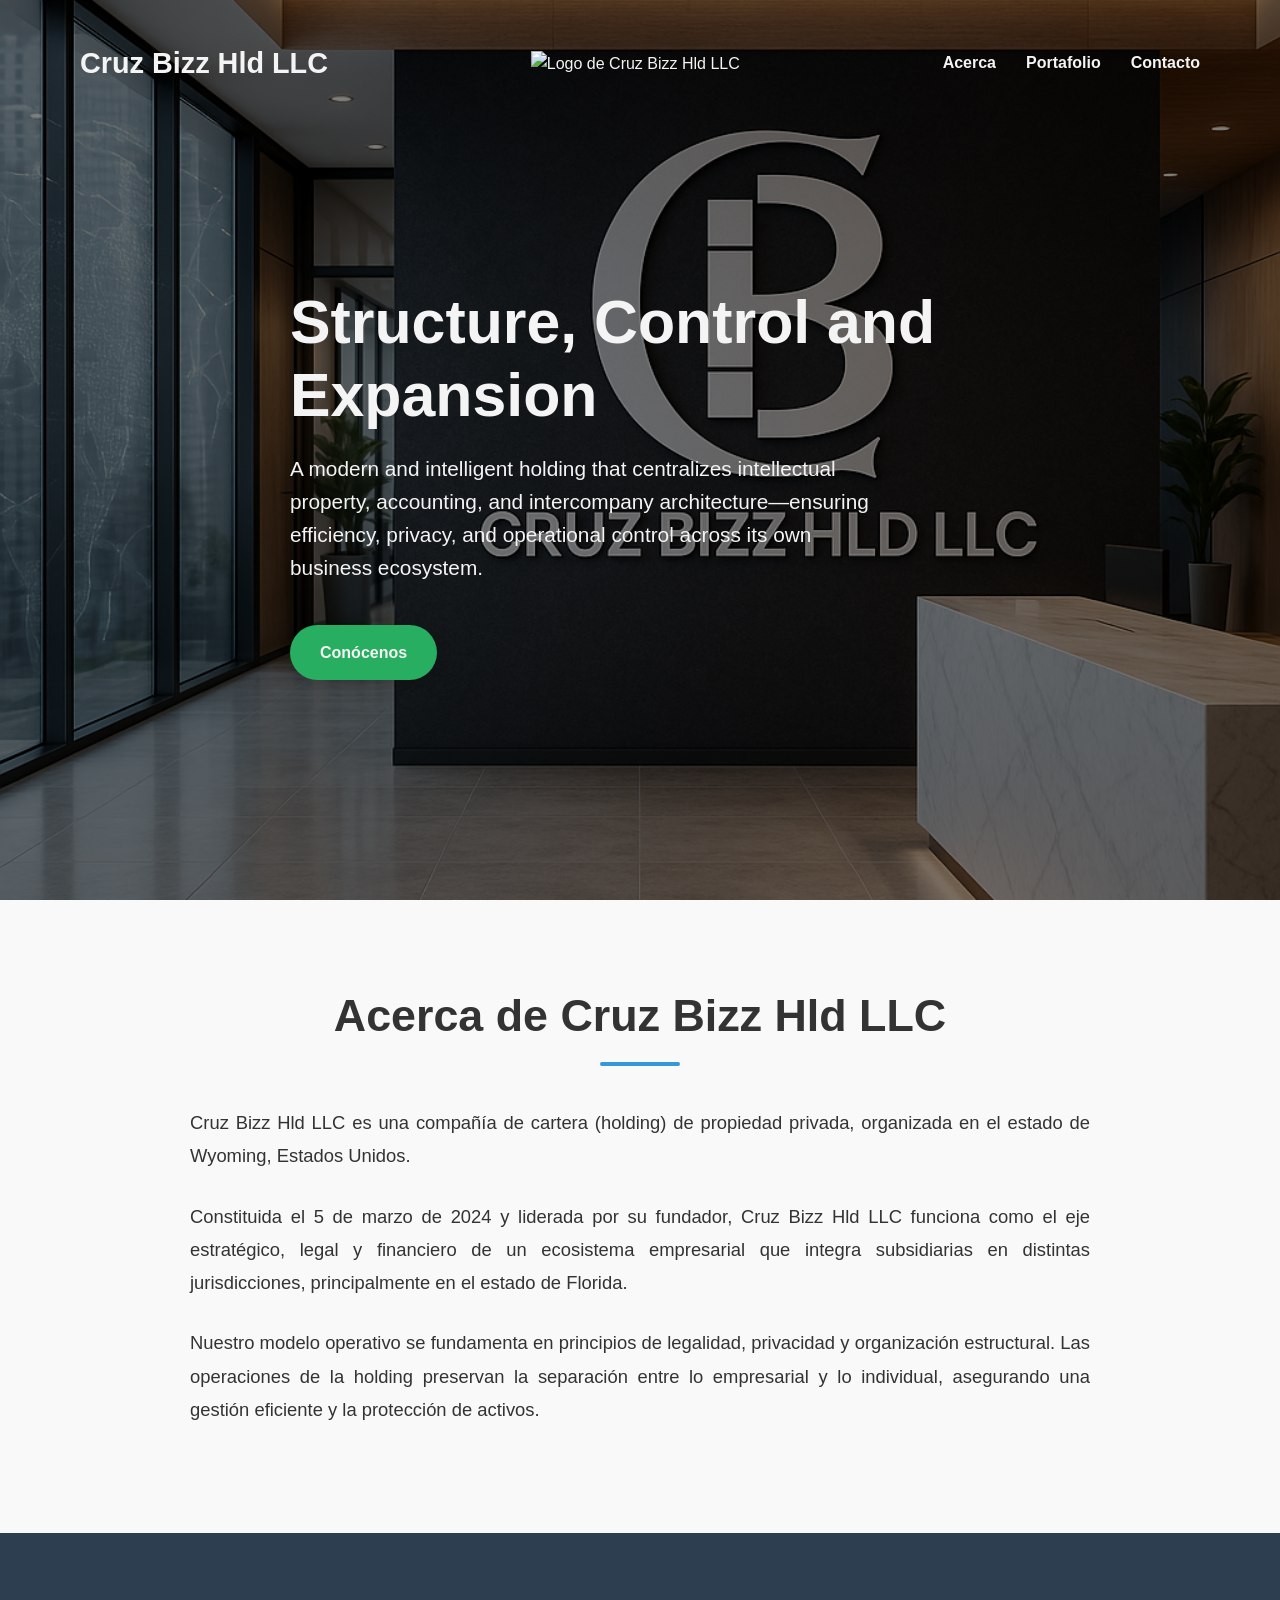
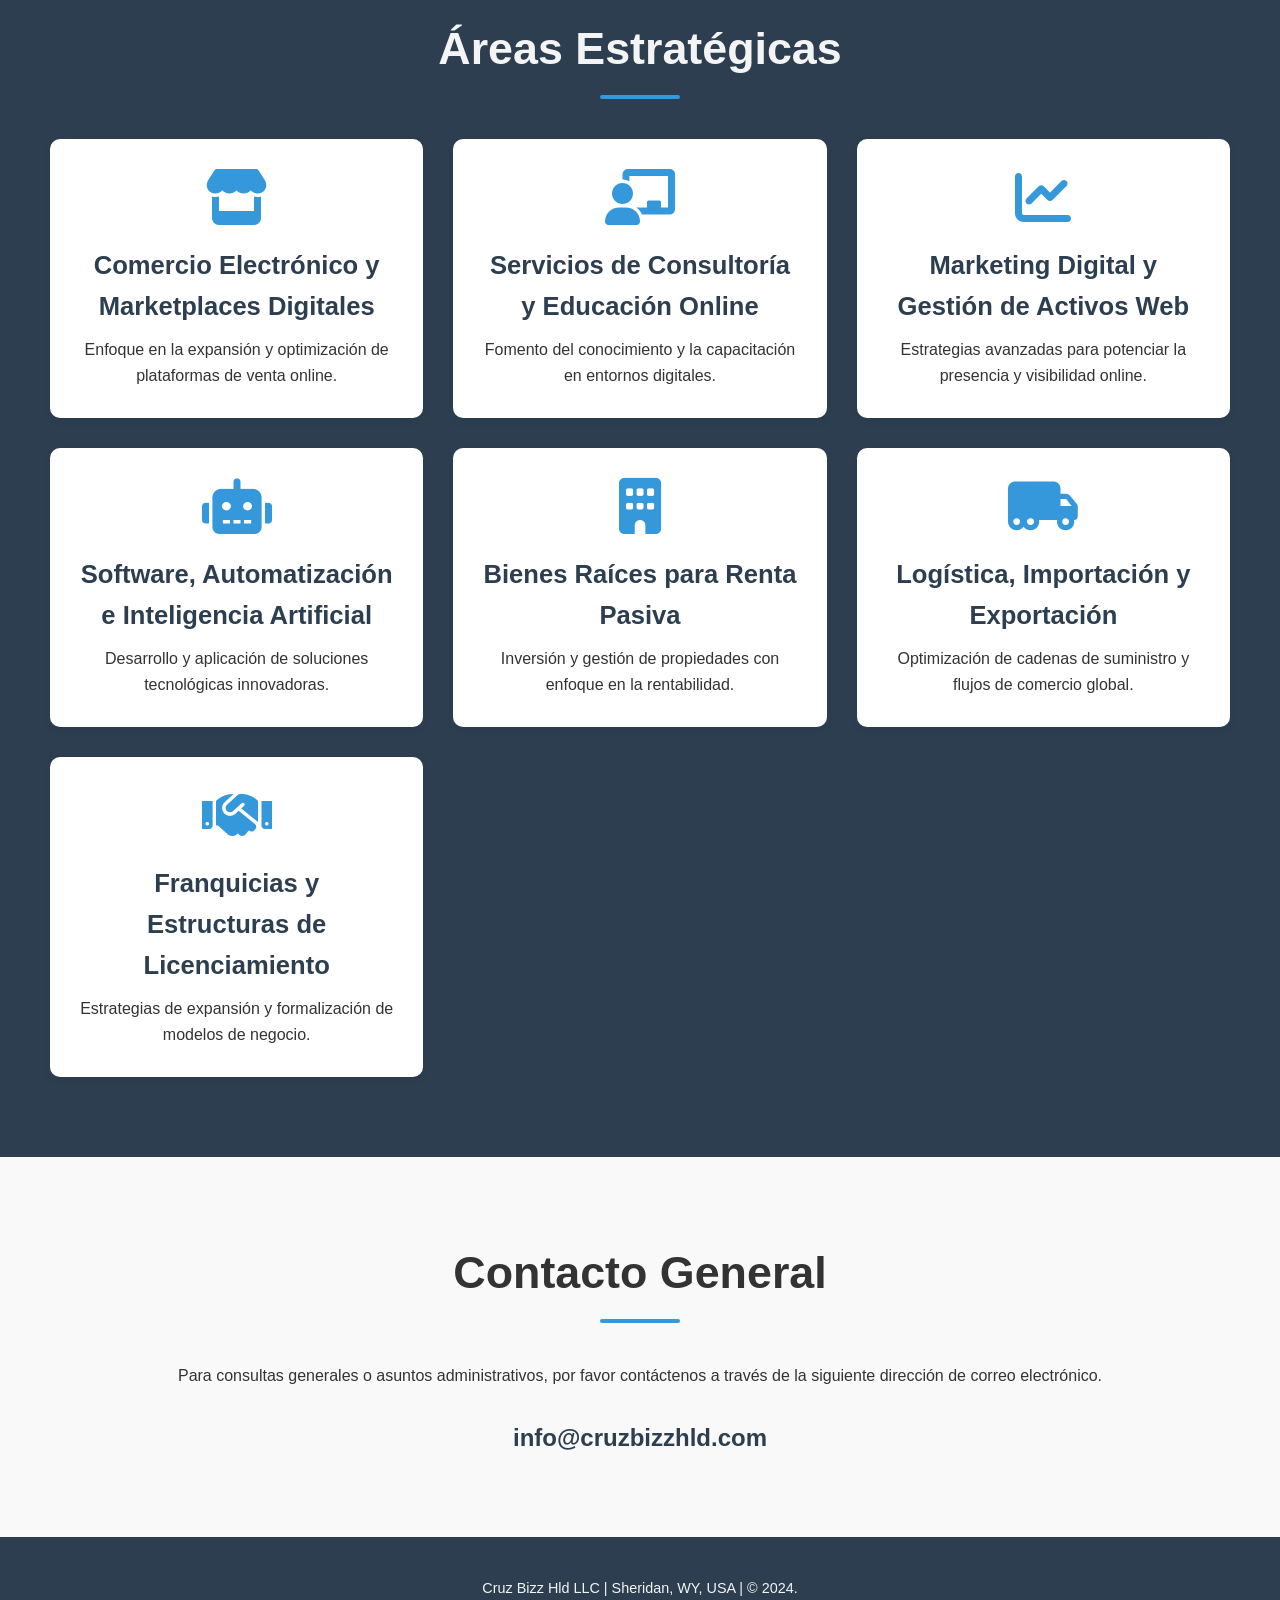
==== index.html @ fa164117 "Optimization and improved responsiveness of static page This commit applies a series of improvements" ====
<!DOCTYPE html>
<html lang="es">
<head>
    <meta charset="UTF-8">
    <meta name="viewport" content="width=device-width, initial-scale=1.0">
    <title>Cruz Bizz Hld LLC - Eje Estratégico y Financiero</title>
    <!-- Enlace al archivo CSS principal -->
    <link rel="stylesheet" href="style.css">
    <!-- Enlace a Font Awesome para iconos -->
    <link rel="stylesheet" href="https://cdnjs.cloudflare.com/ajax/libs/font-awesome/6.0.0-beta3/css/all.min.css">
</head>
<body>

    <!-- Sección Hero de pantalla completa -->
    <header class="hero">
        <!-- Superposición oscura para mejorar el contraste del texto -->
        <div class="hero-overlay"></div>

        <!-- Contenedor principal del hero -->
        <div class="hero-container">
            <!-- Bloque superior del hero: Nombre, Logo, Menú -->
            <div class="hero-top">
                <!-- Nombre de la empresa -->
                <div class="hero-nombre">Cruz Bizz Hld LLC</div>
                <!-- Logo de la empresa (opcional, si existe 'logo.png') -->
                <div class="hero-logo">
                    <!-- Placeholder para la imagen del logo. Se recomienda usar un SVG o un icono si no hay una imagen. -->
                    <img src="https://placehold.co/150x50/2c3e50/ffffff?text=Cruz+Bizz+Hld+LLC" alt="Logo de Cruz Bizz Hld LLC" />
                </div>
                <!-- Menú de navegación principal -->
                <nav class="hero-navbar">
                    <ul class="nav-links">
                        <li><a href="#acerca">Acerca</a></li>
                        <li><a href="#portafolio">Portafolio</a></li>
                        <li><a href="#contacto">Contacto</a></li>
                    </ul>
                    <!-- Botón de menú hamburguesa para móviles -->
                    <div class="menu-toggle" id="mobile-menu">
                        <span class="bar"></span>
                        <span class="bar"></span>
                        <span class="bar"></span>
                    </div>
                </nav>
            </div>

            <!-- Bloque central del hero: Título y Subtítulo -->
            <div class="hero-body">
                <h1>Structure, Control and Expansion</h1>
                <p>
                    A modern and intelligent holding that centralizes intellectual property,
                    accounting, and intercompany architecture—ensuring efficiency, privacy,
                    and operational control across its own business ecosystem.
                </p>
                <a href="#acerca" class="btn-primary">Conócenos</a>
            </div>
        </div>
    </header>

    <!-- Contenido principal de la página -->
    <main>
        <!-- Sección "Acerca de Cruz Bizz Hld LLC" -->
        <section id="acerca" class="section fade-in">
            <h2>Acerca de Cruz Bizz Hld LLC</h2>
            <div class="content-wrapper">
                <p>Cruz Bizz Hld LLC es una compañía de cartera (holding) de propiedad privada, organizada en el estado de Wyoming, Estados Unidos.</p>
                <p>Constituida el 5 de marzo de 2024 y liderada por su fundador, Cruz Bizz Hld LLC funciona como el eje estratégico, legal y financiero de un ecosistema empresarial que integra subsidiarias en distintas jurisdicciones, principalmente en el estado de Florida.</p>
                <p>Nuestro modelo operativo se fundamenta en principios de legalidad, privacidad y organización estructural. Las operaciones de la holding preservan la separación entre lo empresarial y lo individual, asegurando una gestión eficiente y la protección de activos.</p>
            </div>
        </section>

        <!-- Sección "Áreas Estratégicas" (Portafolio) -->
        <section id="portafolio" class="section bg-gradient slide-up">
            <h2>Áreas Estratégicas</h2>
            <div class="services-grid">
                <div class="service-item">
                    <i class="fas fa-store icon-large"></i> <h3>Comercio Electrónico y Marketplaces Digitales</h3>
                    <p>Enfoque en la expansión y optimización de plataformas de venta online.</p>
                </div>
                <div class="service-item">
                    <i class="fas fa-chalkboard-teacher icon-large"></i> <h3>Servicios de Consultoría y Educación Online</h3>
                    <p>Fomento del conocimiento y la capacitación en entornos digitales.</p>
                </div>
                <div class="service-item">
                    <i class="fas fa-chart-line icon-large"></i> <h3>Marketing Digital y Gestión de Activos Web</h3>
                    <p>Estrategias avanzadas para potenciar la presencia y visibilidad online.</p>
                </div>
                <div class="service-item">
                    <i class="fas fa-robot icon-large"></i> <h3>Software, Automatización e Inteligencia Artificial</h3>
                    <p>Desarrollo y aplicación de soluciones tecnológicas innovadoras.</p>
                </div>
                <div class="service-item">
                    <i class="fas fa-building icon-large"></i> <h3>Bienes Raíces para Renta Pasiva</h3>
                    <p>Inversión y gestión de propiedades con enfoque en la rentabilidad.</p>
                </div>
                <div class="service-item">
                    <i class="fas fa-truck-moving icon-large"></i> <h3>Logística, Importación y Exportación</h3>
                    <p>Optimización de cadenas de suministro y flujos de comercio global.</p>
                </div>
                <div class="service-item">
                    <i class="fas fa-handshake icon-large"></i> <h3>Franquicias y Estructuras de Licenciamiento</h3>
                    <p>Estrategias de expansión y formalización de modelos de negocio.</p>
                </div>
            </div>
        </section>

        <!-- Sección "Contacto General" -->
        <section id="contacto" class="section fade-in">
            <h2>Contacto General</h2>
            <p>Para consultas generales o asuntos administrativos, por favor contáctenos a través de la siguiente dirección de correo electrónico.</p>
            <p class="contact-email"><a href="mailto:info@cruzbizzhld.com">info@cruzbizzhld.com</a></p>
        </section>
    </main>

    <!-- Pie de página -->
    <footer>
        <p>Cruz Bizz Hld LLC | Sheridan, WY, USA | &copy; 2024.</p>
        <!-- <p class="legal-links"><a href="#" style="color: var(--light-text-color);">Política de Privacidad</a></p> -->
    </footer>

    <!-- Botón de "volver arriba" -->
    <a href="#" id="scrollTopBtn" class="scroll-top"><i class="fas fa-arrow-up"></i></a>

    <!-- Enlace al archivo JavaScript -->
    <script src="script.js"></script>
</body>
</html>
---- style.css ----
/* Variables CSS para una gestión más fácil de colores y fuentes */
:root {
    --primary-color: #2c3e50; /* Azul oscuro muy corporativo */
    --secondary-color: #3498db; /* Azul corporativo un poco más claro */
    --accent-color: #27ae60; /* Un verde sutil para acentos o éxito */
    --text-color: #333;
    --light-text-color: #f4f4f4;
    --bg-light: #f9f9f9;
    --bg-dark: #2c3e50; /* Mantener el azul oscuro para fondos */
    --box-shadow-light: 0 4px 8px rgba(0, 0, 0, 0.05); /* Sombras más suaves */
    --box-shadow-dark: 0 8px 16px rgba(0, 0, 0, 0.1);
}

/* Reset básico */
* {
    margin: 0;
    padding: 0;
    box-sizing: border-box;
}

body {
    font-family: 'Arial', sans-serif;
    line-height: 1.6;
    color: var(--text-color);
    background: var(--bg-light);
    overflow-x: hidden; /* Evitar scroll horizontal */
}

a {
    text-decoration: none;
    color: var(--secondary-color);
}

ul {
    list-style: none;
}

/* --------------------
   Sección Hero
   -------------------- */
.hero {
    /* Fondo con imagen, adaptable y fija */
    background-image: url('fondo-hero.png'); /* Asegúrate de que 'fondo-hero.png' esté en la misma carpeta */
    background-size: cover; /* Cubre todo el área */
    background-position: center center; /* Centra la imagen */
    background-repeat: no-repeat;
    background-attachment: fixed; /* Imagen de fondo fija */
    height: 100vh; /* Altura de pantalla completa */
    color: var(--light-text-color);
    display: flex;
    justify-content: center;
    align-items: center; /* Centra verticalmente el contenido */
    position: relative;
    overflow: hidden; /* Asegura que el contenido no se salga */
    background-color: var(--debug-hero); /* Color de depuración */
}

/* Superposición oscura para el hero */
.hero-overlay {
    position: absolute;
    top: 0;
    left: 0;
    width: 100%;
    height: 100%;
    background-color: rgba(0, 0, 0, 0.5); /* Oscurecimiento semi-transparente */
    z-index: 1; /* Asegura que la superposición esté detrás del contenido pero sobre el fondo */
}

.hero-container {
    position: relative; /* Para que el contenido esté sobre la superposición */
    z-index: 2;
    width: 100%;
    max-width: 1200px; /* Ancho máximo para el contenido */
    min-height: 100%; /* Permite que el contenedor ocupe al menos toda la altura, pero se adapta si el contenido es más pequeño */
    padding: 20px 40px; /* Espaciado interno */
    display: flex;
    flex-direction: column;
    justify-content: space-between; /* Espacia el top y el body */
    align-items: center; /* Centra el contenido horizontalmente */
    background-color: var(--debug-hero-container); /* Color de depuración */
}

/* Bloque superior del hero: Nombre - Logo - Navbar */
.hero-top {
    width: 100%;
    display: flex;
    justify-content: space-between;
    align-items: center;
    padding-top: 20px; /* Un poco de padding arriba */
    background-color: var(--debug-hero-top); /* Color de depuración */
}

.hero-nombre {
    font-weight: bold;
    font-size: 1.8rem;
    background-color: var(--debug-hero-nombre); /* Color de depuración */
}

.hero-logo img {
    height: 40px; /* Tamaño del logo */
    vertical-align: middle; /* Alineación vertical */
    background-color: var(--debug-hero-logo); /* Color de depuración */
}

.hero-navbar .nav-links {
    display: flex;
    gap: 30px;
    background-color: var(--debug-hero-navbar); /* Color de depuración */
}

.hero-navbar .nav-links a {
    color: var(--light-text-color);
    font-weight: bold;
    transition: color 0.3s ease;
}

.hero-navbar .nav-links a:hover {
    color: var(--accent-color); /* Cambio de color al pasar el ratón */
}

/* Bloque central del hero: Título y subtítulo */
.hero-body {
    flex-grow: 1; /* Permite que este contenedor ocupe el espacio restante */
    display: flex;
    flex-direction: column;
    justify-content: center; /* Centra verticalmente el contenido dentro de hero-body */
    align-items: flex-start; /* Alinea el texto a la izquierda */
    width: 100%;
    max-width: 700px; /* Ancho máximo del texto */
    text-align: left;
    /* Se eliminó margin-top: -50px; para evitar la superposición al reducir la altura */
    background-color: var(--debug-hero-body); /* Color de depuración */
}

.hero-body h1 {
    font-size: clamp(2.5rem, 5vw + 1rem, 3.8rem);
    margin-bottom: 20px;
    line-height: 1.2;
}

.hero-body p {
    font-size: clamp(1rem, 2.5vw + 0.5rem, 1.3rem);
    margin-bottom: 40px;
    max-width: 600px; /* Limita el ancho del párrafo */
}

.btn-primary {
    display: inline-block;
    background: var(--accent-color);
    color: var(--light-text-color);
    padding: 15px 30px;
    border-radius: 50px;
    font-weight: bold;
    transition: all 0.3s ease;
    box-shadow: var(--box-shadow-dark);
}

.btn-primary:hover {
    transform: translateY(-3px);
    box-shadow: 0 10px 20px rgba(0, 0, 0, 0.2);
}

/* --------------------
   Secciones Generales
   -------------------- */
.section {
    padding: 80px 50px;
    text-align: center;
    background: var(--bg-light);
    transition: background 0.5s ease;
}

.section h2 {
    font-size: 2.8rem;
    margin-bottom: 40px;
    position: relative;
    display: inline-block;
}

.section h2::after {
    content: '';
    display: block;
    width: 80px;
    height: 4px;
    background: var(--secondary-color);
    margin: 10px auto 0;
    border-radius: 2px;
}

.content-wrapper {
    max-width: 900px;
    margin: 0 auto;
    text-align: justify;
    font-size: 1.15rem;
    line-height: 1.8;
}

.content-wrapper p {
    margin-bottom: 1.5em;
}

/* Sección Servicios (Portafolio) */
.services-grid {
    display: grid;
    grid-template-columns: repeat(auto-fit, minmax(280px, 1fr));
    gap: 30px;
    max-width: 1200px;
    margin: 0 auto;
}

.service-item {
    background: #fff;
    padding: 30px;
    border-radius: 10px;
    box-shadow: var(--box-shadow-light);
    transition: transform 0.3s ease, box-shadow 0.3s ease;
    text-align: center;
}

.service-item:hover {
    transform: translateY(-10px);
    box-shadow: 0 12px 24px rgba(0, 0, 0, 0.1);
}

.service-item .icon-large {
    font-size: 3.5rem;
    color: var(--secondary-color);
    margin-bottom: 20px;
    display: block;
}

.service-item h3 {
    font-size: 1.6rem;
    margin-bottom: 10px;
    color: var(--primary-color);
}

.service-item p {
    font-size: 1rem;
    color: var(--text-color);
}

/* Sección con gradiente de fondo (Portafolio) */
.section.bg-gradient {
    background: linear-gradient(45deg, var(--primary-color), var(--bg-dark));
    color: var(--light-text-color);
}

/* Contacto */
.contact-email {
    font-size: 1.5rem;
    font-weight: bold;
    margin-top: 30px;
}

.contact-email a {
    color: var(--primary-color);
    transition: color 0.3s ease;
}

.contact-email a:hover {
    color: var(--secondary-color);
}

/* Pie de página */
footer {
    background: var(--bg-dark);
    color: var(--light-text-color);
    text-align: center;
    padding: 40px 20px;
    font-size: 0.9rem;
}

footer p {
    margin-bottom: 10px;
}

.legal-links a {
    text-decoration: underline;
    color: var(--light-text-color);
}

/* --------------------
   Botón de "volver arriba"
   -------------------- */
.scroll-top {
    position: fixed;
    bottom: 30px;
    right: 30px;
    font-size: 1.5rem;
    background-color: var(--primary-color);
    color: whitesmoke;
    padding: 12px 14px;
    border-radius: 50%;
    box-shadow: 0 4px 8px rgba(0,0,0,0.2);
    cursor: pointer;
    z-index: 1000;
    opacity: 0;
    visibility: hidden;
    transition: opacity 0.3s ease, visibility 0.3s ease;
}

.scroll-top.show {
    opacity: 1;
    visibility: visible;
}

/* --------------------
   Animaciones CSS
   -------------------- */
@keyframes fadeIn {
    from { opacity: 0; transform: translateY(40px); }
    to { opacity: 1; transform: translateY(0); }
}

@keyframes slideInUp {
    from { opacity: 0; transform: translateY(80px); }
    to { opacity: 1; transform: translateY(0); }
}

/* Clases para aplicar con JavaScript */
.fade-in.animate {
    animation: fadeIn 1.2s ease-out forwards;
}

.slide-up.animate {
    animation: slideInUp 1.2s ease-out forwards;
}

@keyframes slideDownMenu {
    from {
        transform: translateY(-100%);
        opacity: 0;
    }
    to {
        transform: translateY(0);
        opacity: 1;
    }
}

/* --------------------
   Diseño Responsivo (Mobile First)
   -------------------- */

/* Ocultar menú hamburguesa por defecto en escritorio */
.menu-toggle {
    display: none;
}

@media (max-width: 768px) {
    /* Ajustes para pantallas más pequeñas (móviles y tablets) */

    .hero-container {
        padding: 15px 20px; /* Menos padding en móviles */
    }

    .hero-top {
        padding-top: 15px;
    }

    .hero-nombre {
        font-size: 1.5rem; /* Tamaño de fuente más pequeño para el nombre */
    }

    .hero-logo img {
        height: 30px; /* Logo más pequeño en móviles */
    }

    .hero-navbar .nav-links {
        display: none; /* Oculta el menú normal */
        flex-direction: column;
        width: 100%;
        background: rgba(44, 62, 80, 0.95); /* Fondo oscuro semitransparente para el menú */
        position: absolute;
        top: 70px; /* Debajo del encabezado */
        left: 0;
        padding: 20px 0;
        animation: slideDownMenu 0.4s ease-out forwards;
        text-align: center;
    }

    .nav-links.active {
        display: flex; /* Muestra el menú cuando está activo */
    }

    .nav-links li {
        margin: 10px 0;
    }

    .nav-links a {
        padding: 10px 0;
        display: block;
    }

    /* Mostrar menú hamburguesa */
    .menu-toggle {
        display: flex;
        flex-direction: column;
        justify-content: space-between;
        width: 30px;
        height: 20px;
        cursor: pointer;
        z-index: 3; /* Asegura que el botón esté sobre el menú */
    }

    .menu-toggle .bar {
        width: 100%;
        height: 3px;
        background-color: var(--light-text-color);
        border-radius: 2px;
        transition: all 0.3s ease;
    }

    .menu-toggle.active .bar:nth-child(1) {
        transform: translateY(8px) rotate(45deg);
    }
    .menu-toggle.active .bar:nth-child(2) {
        opacity: 0;
    }
    .menu-toggle.active .bar:nth-child(3) {
        transform: translateY(-8px) rotate(-45deg);
    }

    .hero-body {
        align-items: center; /* Centra el texto en móviles */
        text-align: center;
        padding-top: 60px; /* Desplaza el texto más abajo en móviles */
        margin-top: 0; /* Elimina el ajuste negativo para móviles */
        padding-left: 20px;
        padding-right: 20px;
    }

    /* .hero-body h1 ahora es manejado por clamp() */
    /* .hero-body p ahora es manejado por clamp() */

    .section {
        padding: 50px 20px; /* Menos padding en secciones */
    }

    .section h2 {
        font-size: 2.2rem;
    }

    .content-wrapper {
        text-align: left; /* Mantener justificado o alinear a la izquierda para mejor lectura */
    }

    .services-grid {
        grid-template-columns: 1fr; /* Una columna en móviles */
    }
}

/* Media Queries para Tablets (Landscape) y Monitores Verticales (ej: 769px a 1024px) */
@media (min-width: 769px) and (max-width: 1024px) {
    .hero-body h1 {
        font-size: 3.2rem;
    }

    .hero-body p {
        font-size: 1.2rem;
    }

    .services-grid {
        grid-template-columns: repeat(auto-fit, minmax(300px, 1fr)); /* 2 o 3 columnas */
    }
}
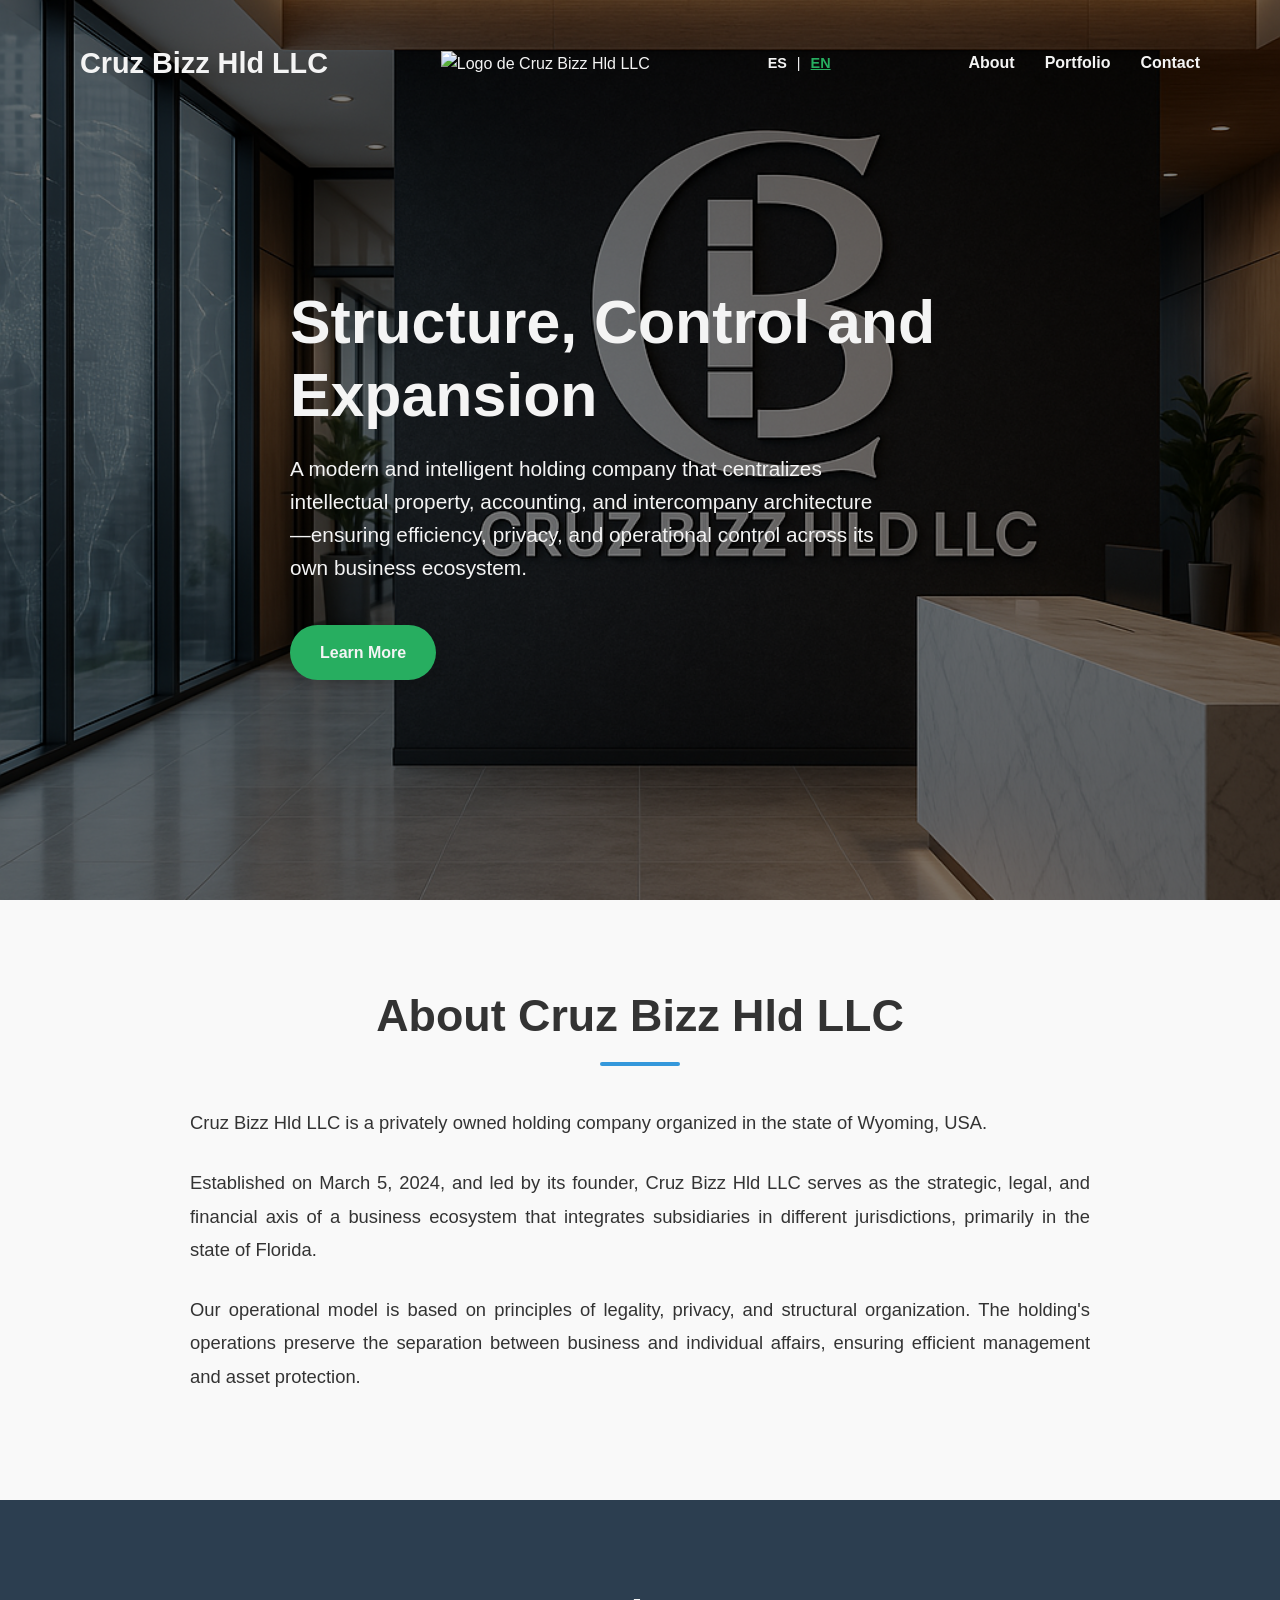
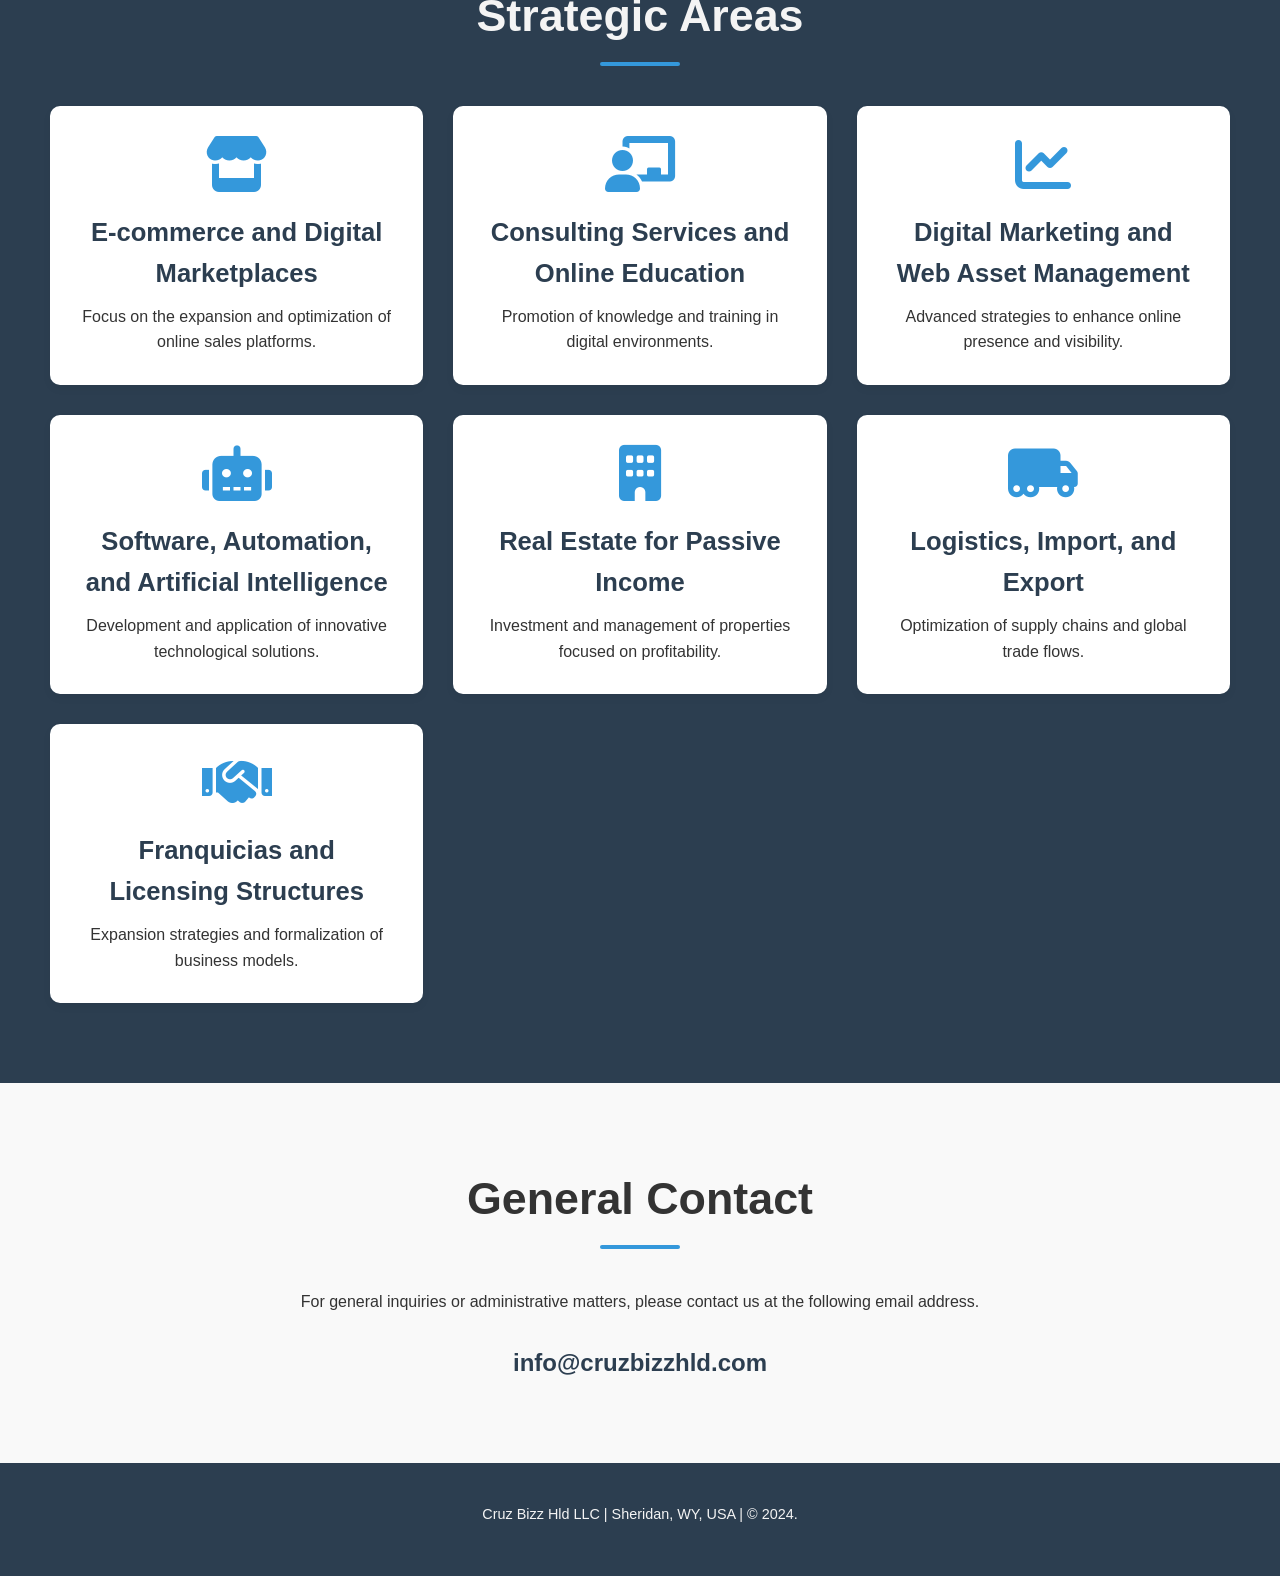
==== commit ccfcdd92: "feat: Implementar internacionalización (ES/EN) y SEO multilingüe Este commit introduce la funcionali" ====
--- a/index.html
+++ b/index.html
@@ -3,7 +3,13 @@
 <head>
     <meta charset="UTF-8">
     <meta name="viewport" content="width=device-width, initial-scale=1.0">
-    <title>Cruz Bizz Hld LLC - Eje Estratégico y Financiero</title>
+    <title>Cruz Bizz Hld LLC - Eje Estratégico y Financiero</title> <!-- Initial title, will be updated by JS -->
+    <meta id="meta-description" name="description" content="Holding moderna que centraliza propiedad intelectual, contabilidad y arquitectura interempresarial para eficiencia y control."> <!-- Initial description -->
+
+    <link rel="alternate" hreflang="es" href="" />
+    <link rel="alternate" hreflang="en" href="" />
+    <link rel="alternate" hreflang="x-default" href="" />
+
     <!-- Enlace al archivo CSS principal -->
     <link rel="stylesheet" href="style.css">
     <!-- Enlace a Font Awesome para iconos -->
@@ -27,12 +33,17 @@
                     <!-- Placeholder para la imagen del logo. Se recomienda usar un SVG o un icono si no hay una imagen. -->
                     <img src="https://placehold.co/150x50/2c3e50/ffffff?text=Cruz+Bizz+Hld+LLC" alt="Logo de Cruz Bizz Hld LLC" />
                 </div>
+                <div class="language-selector">
+                    <span class="lang-option" data-lang-switch="es">ES</span>
+                    <span class="lang-separator">|</span>
+                    <span class="lang-option" data-lang-switch="en">EN</span>
+                </div>
                 <!-- Menú de navegación principal -->
                 <nav class="hero-navbar">
                     <ul class="nav-links">
-                        <li><a href="#acerca">Acerca</a></li>
-                        <li><a href="#portafolio">Portafolio</a></li>
-                        <li><a href="#contacto">Contacto</a></li>
+                        <li><a href="#acerca" data-lang-key="nav_about">Acerca</a></li>
+                        <li><a href="#portafolio" data-lang-key="nav_portfolio">Portafolio</a></li>
+                        <li><a href="#contacto" data-lang-key="nav_contact">Contacto</a></li>
                     </ul>
                     <!-- Botón de menú hamburguesa para móviles -->
                     <div class="menu-toggle" id="mobile-menu">
@@ -45,13 +56,13 @@
 
             <!-- Bloque central del hero: Título y Subtítulo -->
             <div class="hero-body">
-                <h1>Structure, Control and Expansion</h1>
-                <p>
+                <h1 data-lang-key="hero_title">Structure, Control and Expansion</h1>
+                <p data-lang-key="hero_subtitle">
                     A modern and intelligent holding that centralizes intellectual property,
                     accounting, and intercompany architecture—ensuring efficiency, privacy,
                     and operational control across its own business ecosystem.
                 </p>
-                <a href="#acerca" class="btn-primary">Conócenos</a>
+                <a href="#acerca" class="btn-primary" data-lang-key="hero_button">Conócenos</a>
             </div>
         </div>
     </header>
@@ -60,61 +71,61 @@
     <main>
         <!-- Sección "Acerca de Cruz Bizz Hld LLC" -->
         <section id="acerca" class="section fade-in">
-            <h2>Acerca de Cruz Bizz Hld LLC</h2>
+            <h2 data-lang-key="about_section_title">Acerca de Cruz Bizz Hld LLC</h2>
             <div class="content-wrapper">
-                <p>Cruz Bizz Hld LLC es una compañía de cartera (holding) de propiedad privada, organizada en el estado de Wyoming, Estados Unidos.</p>
-                <p>Constituida el 5 de marzo de 2024 y liderada por su fundador, Cruz Bizz Hld LLC funciona como el eje estratégico, legal y financiero de un ecosistema empresarial que integra subsidiarias en distintas jurisdicciones, principalmente en el estado de Florida.</p>
-                <p>Nuestro modelo operativo se fundamenta en principios de legalidad, privacidad y organización estructural. Las operaciones de la holding preservan la separación entre lo empresarial y lo individual, asegurando una gestión eficiente y la protección de activos.</p>
+                <p data-lang-key="about_p1">Cruz Bizz Hld LLC es una compañía de cartera (holding) de propiedad privada, organizada en el estado de Wyoming, Estados Unidos.</p>
+                <p data-lang-key="about_p2">Constituida el 5 de marzo de 2024 y liderada por su fundador, Cruz Bizz Hld LLC funciona como el eje estratégico, legal y financiero de un ecosistema empresarial que integra subsidiarias en distintas jurisdicciones, principalmente en el estado de Florida.</p>
+                <p data-lang-key="about_p3">Nuestro modelo operativo se fundamenta en principios de legalidad, privacidad y organización estructural. Las operaciones de la holding preservan la separación entre lo empresarial y lo individual, asegurando una gestión eficiente y la protección de activos.</p>
             </div>
         </section>
 
         <!-- Sección "Áreas Estratégicas" (Portafolio) -->
         <section id="portafolio" class="section bg-gradient slide-up">
-            <h2>Áreas Estratégicas</h2>
+            <h2 data-lang-key="portfolio_section_title">Áreas Estratégicas</h2>
             <div class="services-grid">
                 <div class="service-item">
-                    <i class="fas fa-store icon-large"></i> <h3>Comercio Electrónico y Marketplaces Digitales</h3>
-                    <p>Enfoque en la expansión y optimización de plataformas de venta online.</p>
+                    <i class="fas fa-store icon-large"></i> <h3 data-lang-key="portfolio_item1_title">Comercio Electrónico y Marketplaces Digitales</h3>
+                    <p data-lang-key="portfolio_item1_desc">Enfoque en la expansión y optimización de plataformas de venta online.</p>
                 </div>
                 <div class="service-item">
-                    <i class="fas fa-chalkboard-teacher icon-large"></i> <h3>Servicios de Consultoría y Educación Online</h3>
-                    <p>Fomento del conocimiento y la capacitación en entornos digitales.</p>
+                    <i class="fas fa-chalkboard-teacher icon-large"></i> <h3 data-lang-key="portfolio_item2_title">Servicios de Consultoría y Educación Online</h3>
+                    <p data-lang-key="portfolio_item2_desc">Fomento del conocimiento y la capacitación en entornos digitales.</p>
                 </div>
                 <div class="service-item">
-                    <i class="fas fa-chart-line icon-large"></i> <h3>Marketing Digital y Gestión de Activos Web</h3>
-                    <p>Estrategias avanzadas para potenciar la presencia y visibilidad online.</p>
+                    <i class="fas fa-chart-line icon-large"></i> <h3 data-lang-key="portfolio_item3_title">Marketing Digital y Gestión de Activos Web</h3>
+                    <p data-lang-key="portfolio_item3_desc">Estrategias avanzadas para potenciar la presencia y visibilidad online.</p>
                 </div>
                 <div class="service-item">
-                    <i class="fas fa-robot icon-large"></i> <h3>Software, Automatización e Inteligencia Artificial</h3>
-                    <p>Desarrollo y aplicación de soluciones tecnológicas innovadoras.</p>
+                    <i class="fas fa-robot icon-large"></i> <h3 data-lang-key="portfolio_item4_title">Software, Automatización e Inteligencia Artificial</h3>
+                    <p data-lang-key="portfolio_item4_desc">Desarrollo y aplicación de soluciones tecnológicas innovadoras.</p>
                 </div>
                 <div class="service-item">
-                    <i class="fas fa-building icon-large"></i> <h3>Bienes Raíces para Renta Pasiva</h3>
-                    <p>Inversión y gestión de propiedades con enfoque en la rentabilidad.</p>
+                    <i class="fas fa-building icon-large"></i> <h3 data-lang-key="portfolio_item5_title">Bienes Raíces para Renta Pasiva</h3>
+                    <p data-lang-key="portfolio_item5_desc">Inversión y gestión de propiedades con enfoque en la rentabilidad.</p>
                 </div>
                 <div class="service-item">
-                    <i class="fas fa-truck-moving icon-large"></i> <h3>Logística, Importación y Exportación</h3>
-                    <p>Optimización de cadenas de suministro y flujos de comercio global.</p>
+                    <i class="fas fa-truck-moving icon-large"></i> <h3 data-lang-key="portfolio_item6_title">Logística, Importación y Exportación</h3>
+                    <p data-lang-key="portfolio_item6_desc">Optimización de cadenas de suministro y flujos de comercio global.</p>
                 </div>
                 <div class="service-item">
-                    <i class="fas fa-handshake icon-large"></i> <h3>Franquicias y Estructuras de Licenciamiento</h3>
-                    <p>Estrategias de expansión y formalización de modelos de negocio.</p>
+                    <i class="fas fa-handshake icon-large"></i> <h3 data-lang-key="portfolio_item7_title">Franquicias y Estructuras de Licenciamiento</h3>
+                    <p data-lang-key="portfolio_item7_desc">Estrategias de expansión y formalización de modelos de negocio.</p>
                 </div>
             </div>
         </section>
 
         <!-- Sección "Contacto General" -->
         <section id="contacto" class="section fade-in">
-            <h2>Contacto General</h2>
-            <p>Para consultas generales o asuntos administrativos, por favor contáctenos a través de la siguiente dirección de correo electrónico.</p>
+            <h2 data-lang-key="contact_section_title">Contacto General</h2>
+            <p data-lang-key="contact_p1">Para consultas generales o asuntos administrativos, por favor contáctenos a través de la siguiente dirección de correo electrónico.</p>
             <p class="contact-email"><a href="mailto:info@cruzbizzhld.com">info@cruzbizzhld.com</a></p>
         </section>
     </main>
 
     <!-- Pie de página -->
     <footer>
-        <p>Cruz Bizz Hld LLC | Sheridan, WY, USA | &copy; 2024.</p>
-        <!-- <p class="legal-links"><a href="#" style="color: var(--light-text-color);">Política de Privacidad</a></p> -->
+        <p data-lang-key="footer_copyright">Cruz Bizz Hld LLC | Sheridan, WY, USA | &copy; 2024.</p>
+        <!-- <p class="legal-links"><a href="#" style="color: var(--light-text-color);" data-lang-key="footer_privacy">Política de Privacidad</a></p> -->
     </footer>
 
     <!-- Botón de "volver arriba" -->
--- a/style.css
+++ b/style.css
@@ -9,6 +9,7 @@
     --bg-dark: #2c3e50; /* Mantener el azul oscuro para fondos */
     --box-shadow-light: 0 4px 8px rgba(0, 0, 0, 0.05); /* Sombras más suaves */
     --box-shadow-dark: 0 8px 16px rgba(0, 0, 0, 0.1);
+    --debug-lang-selector: transparent; /* rgba(0, 255, 0, 0.2); */
 }
 
 /* Reset básico */
@@ -338,6 +339,57 @@
     }
 }
 
+/* Language Selector Styles */
+.language-selector {
+    display: flex;
+    align-items: center;
+    margin-right: 20px; /* Adjust spacing as needed */
+    background-color: var(--debug-lang-selector); /* Optional: for debugging positioning */
+}
+
+.lang-option {
+    color: var(--light-text-color);
+    font-weight: bold;
+    cursor: pointer;
+    padding: 5px;
+    transition: color 0.3s ease, transform 0.2s ease;
+    font-size: 0.9rem; /* Slightly smaller than nav links */
+}
+
+.lang-option:hover {
+    color: var(--accent-color);
+    transform: scale(1.1);
+}
+
+.lang-option.active {
+    color: var(--accent-color); /* Highlight active language */
+    text-decoration: underline;
+    pointer-events: none; /* Disable click on active language */
+}
+
+.lang-separator {
+    color: var(--light-text-color);
+    margin: 0 5px;
+    font-size: 0.9rem;
+}
+
+/* Responsive adjustments for language selector if needed */
+@media (max-width: 768px) {
+    .hero-top {
+        /* Ensure space for logo, lang selector, and menu toggle */
+        /* Might need to adjust flex properties if layout breaks */
+    }
+    .language-selector {
+        /* Example: order it differently or adjust margin for mobile if needed */
+        /* For now, let's assume it fits. If not, adjustments are needed here. */
+        /* Potentially reduce font size slightly more on very small screens if needed */
+         font-size: 0.85rem;
+    }
+    .lang-option, .lang-separator {
+        font-size: 0.85rem; /* Match parent or set explicitly */
+    }
+}
+
 /* --------------------
    Diseño Responsivo (Mobile First)
    -------------------- */
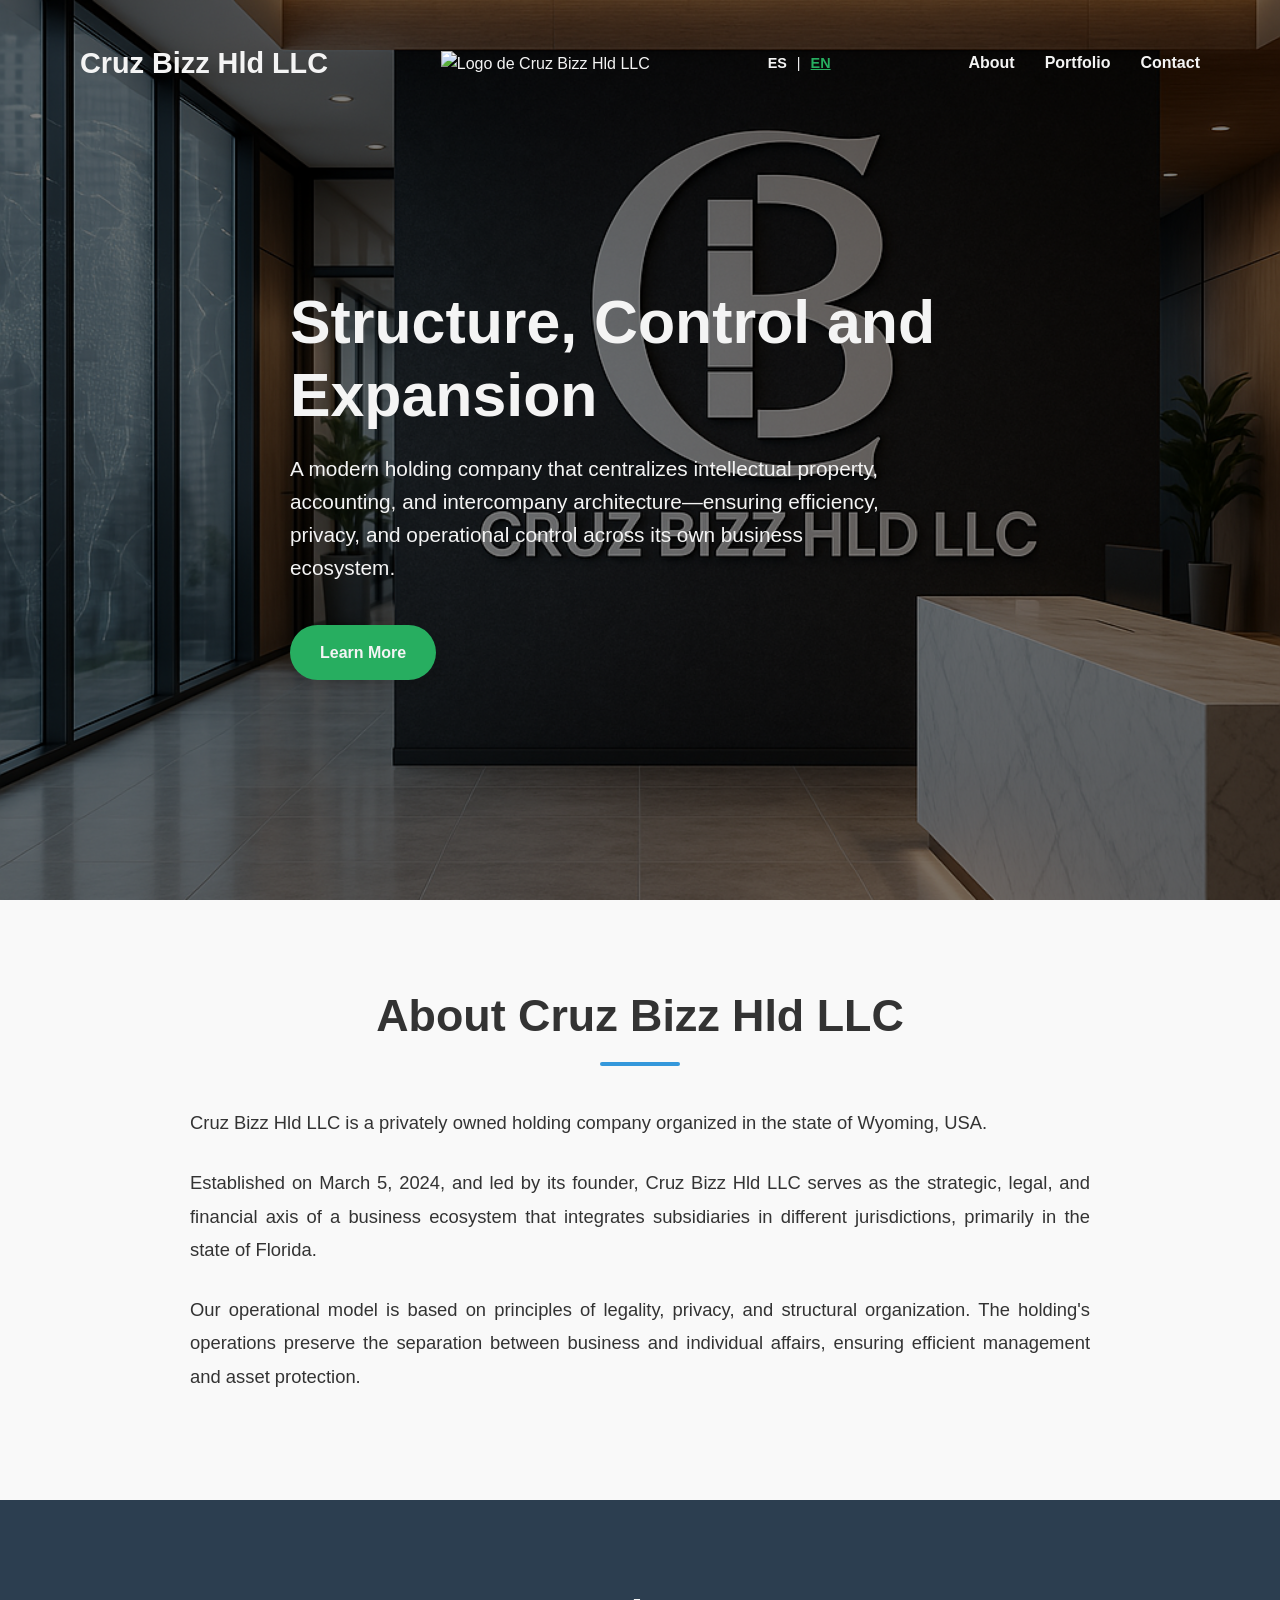
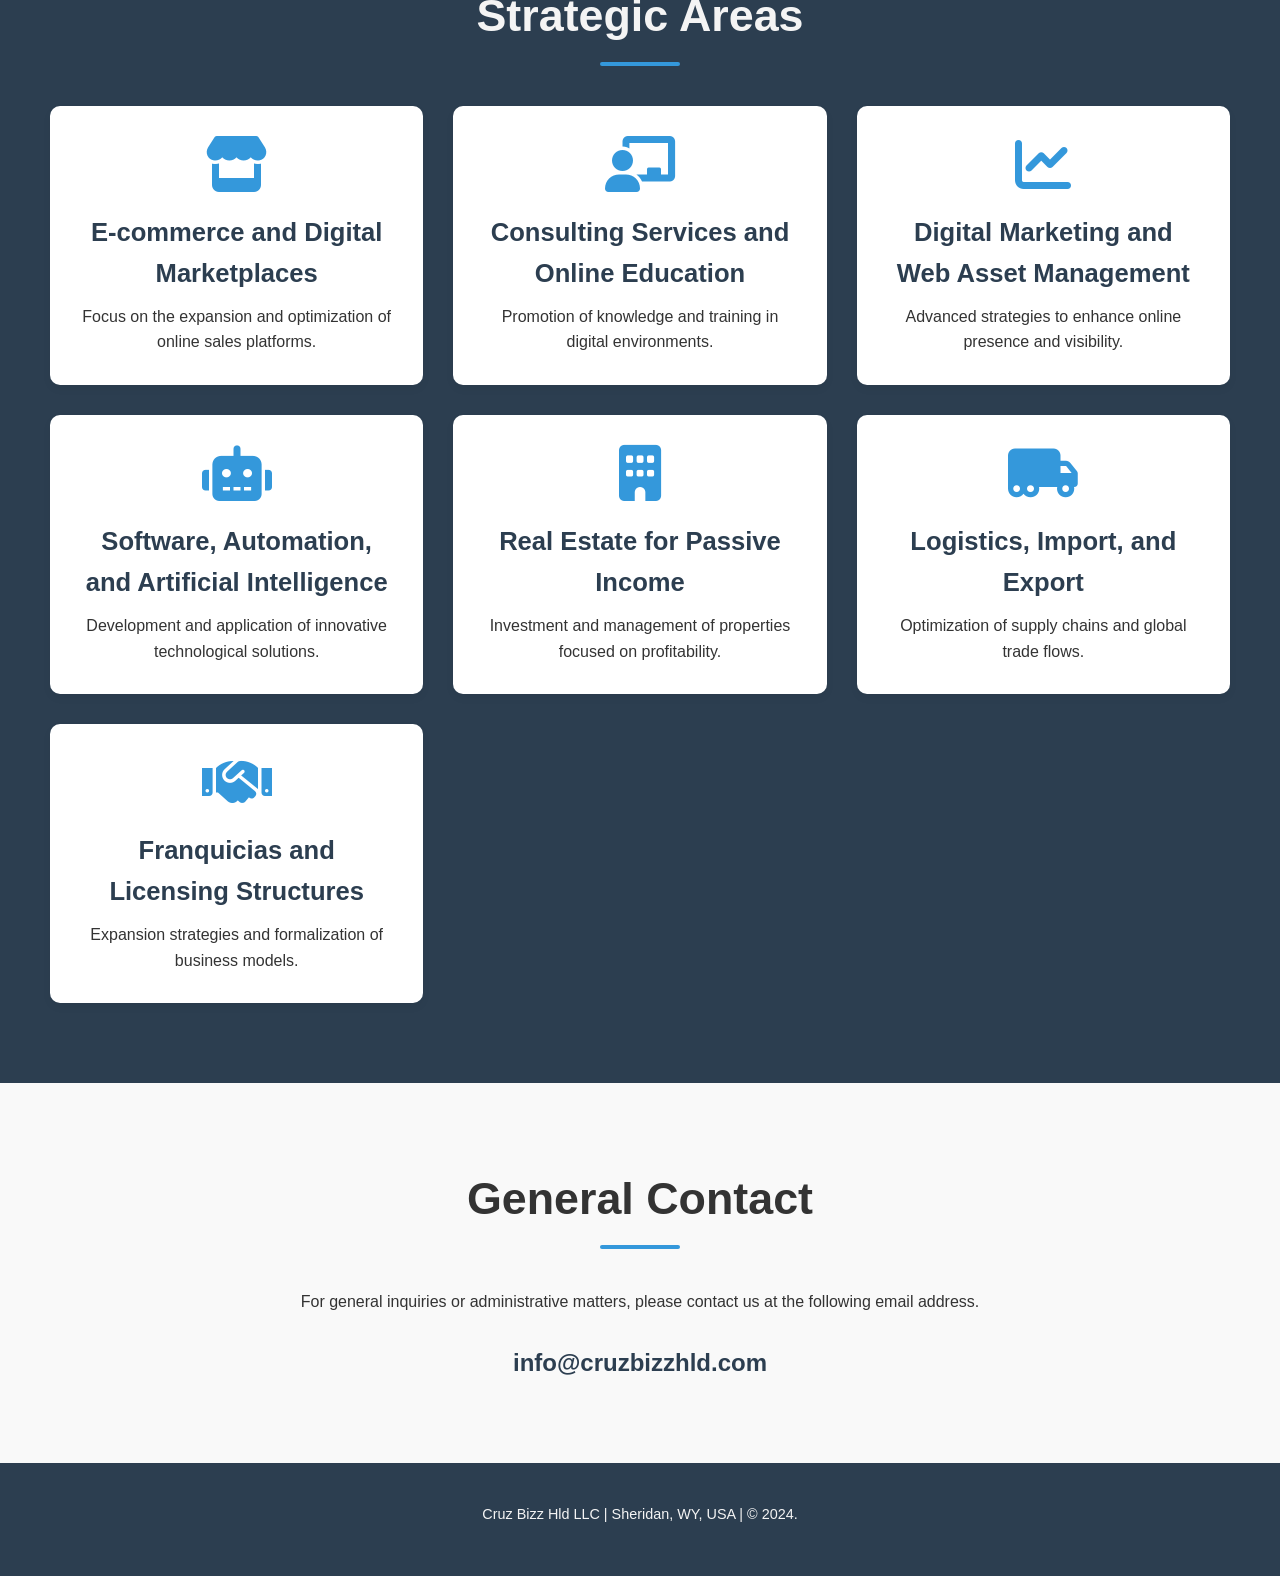
==== commit 01ea4c97: "Update index.html" ====
--- a/index.html
+++ b/index.html
@@ -34,6 +34,7 @@
                     <img src="https://placehold.co/150x50/2c3e50/ffffff?text=Cruz+Bizz+Hld+LLC" alt="Logo de Cruz Bizz Hld LLC" />
                 </div>
                 <div class="language-selector">
+                    
                     <span class="lang-option" data-lang-switch="es">ES</span>
                     <span class="lang-separator">|</span>
                     <span class="lang-option" data-lang-switch="en">EN</span>
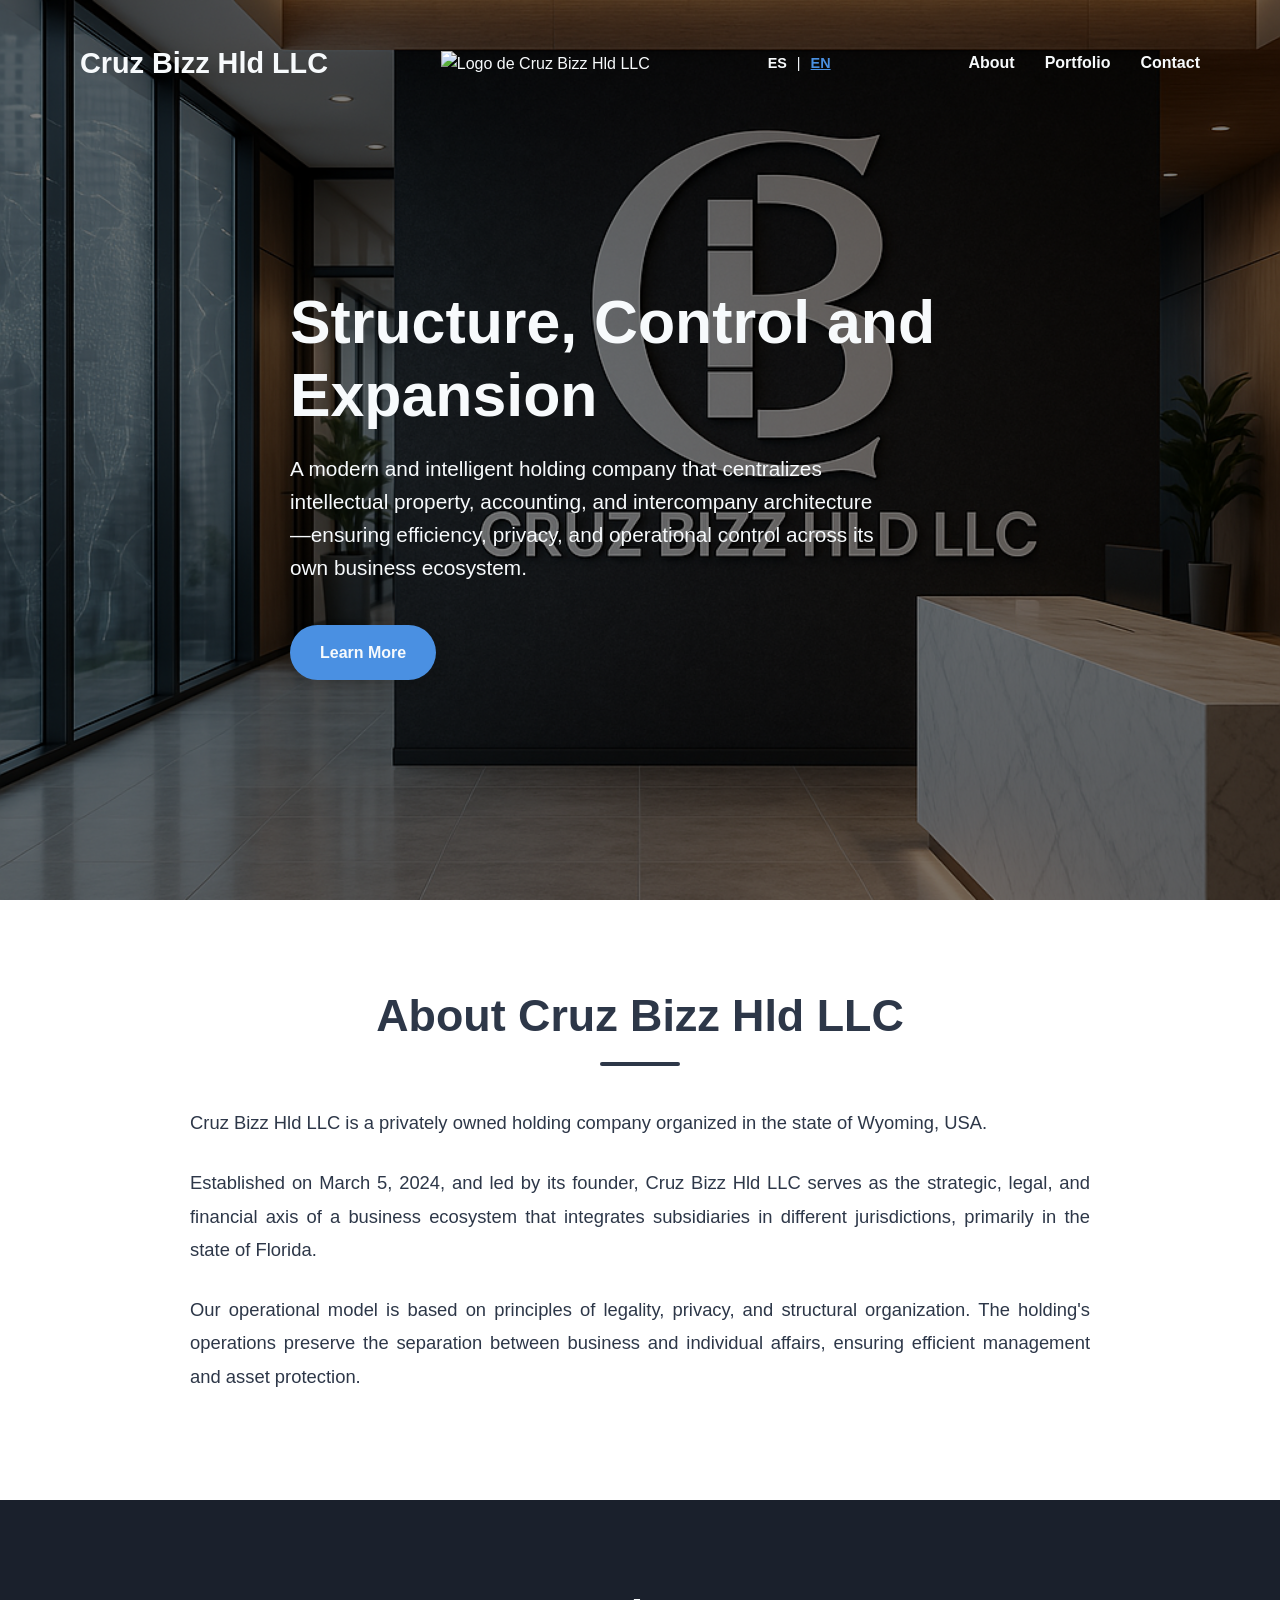
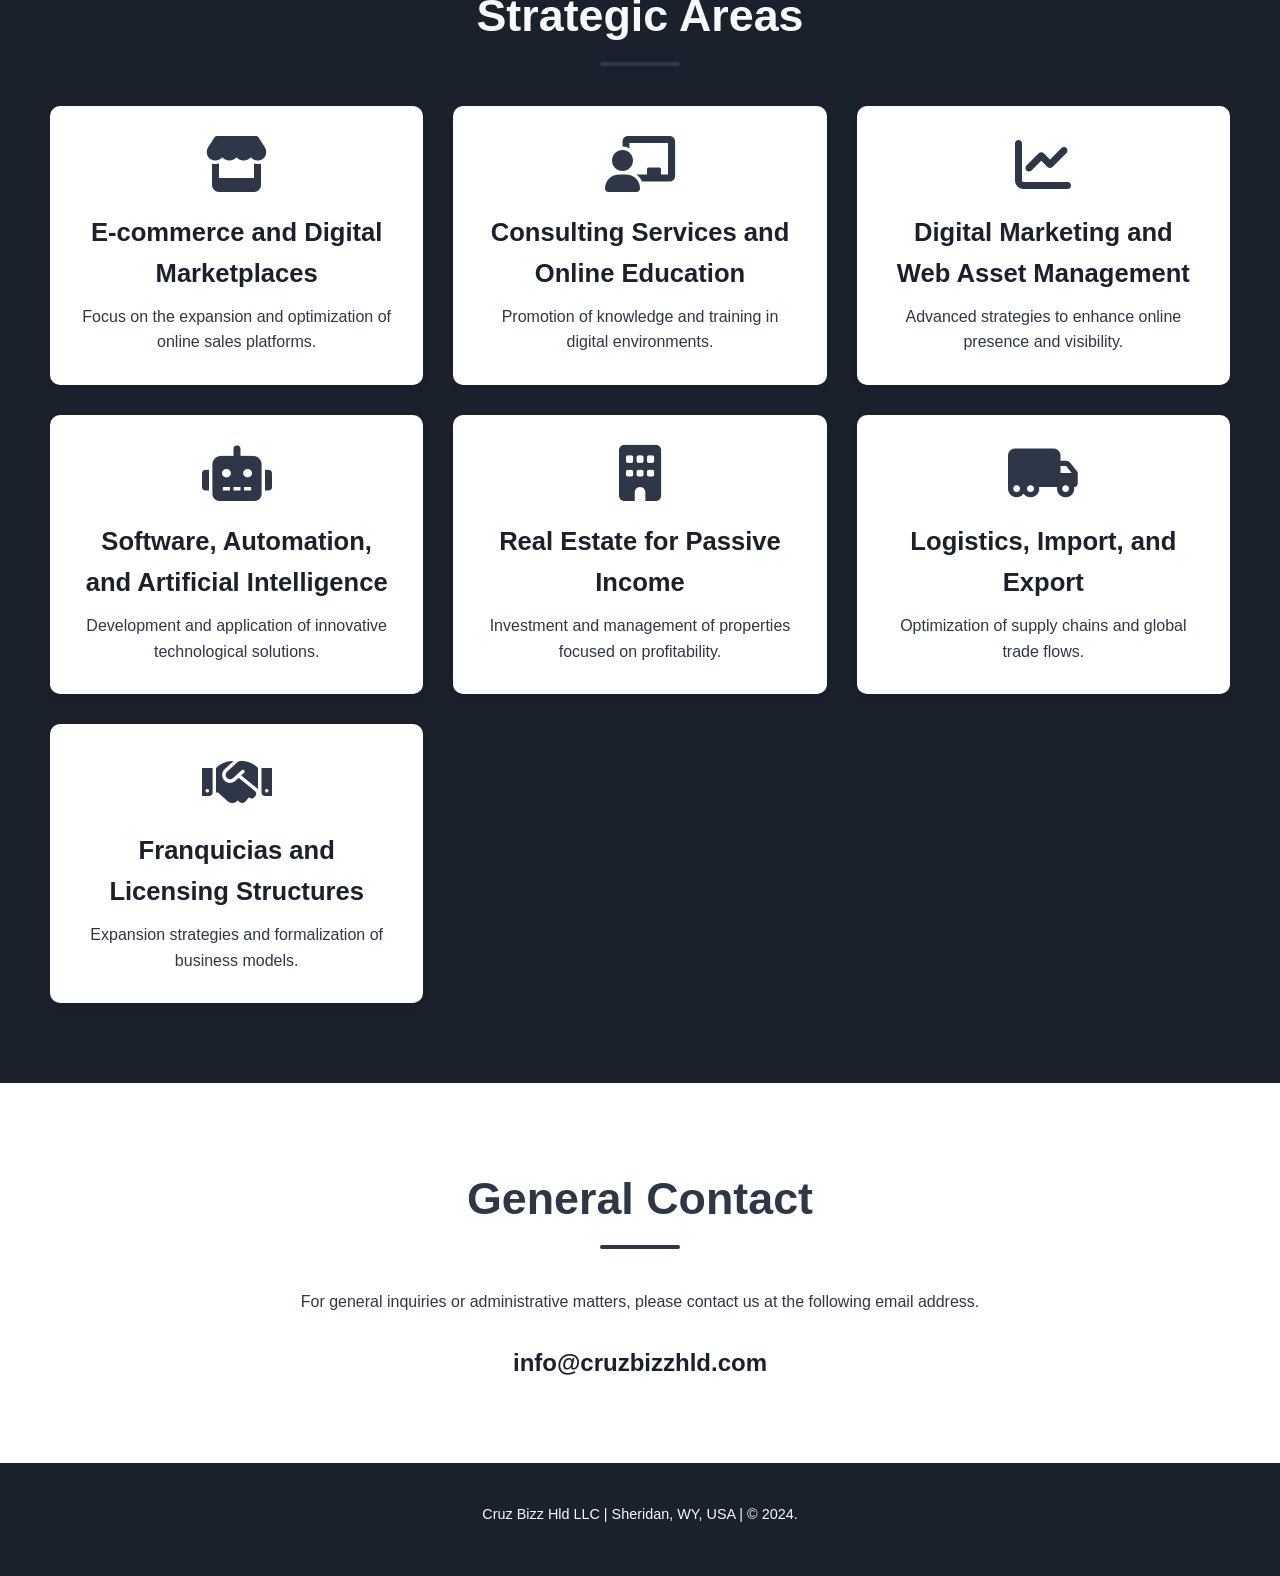
==== commit 8323623f: "Refactor: Update animations and color palette - I removed existing scroll animations (fade-in, slide" ====
--- a/index.html
+++ b/index.html
@@ -34,7 +34,6 @@
                     <img src="https://placehold.co/150x50/2c3e50/ffffff?text=Cruz+Bizz+Hld+LLC" alt="Logo de Cruz Bizz Hld LLC" />
                 </div>
                 <div class="language-selector">
-                    
                     <span class="lang-option" data-lang-switch="es">ES</span>
                     <span class="lang-separator">|</span>
                     <span class="lang-option" data-lang-switch="en">EN</span>
@@ -71,7 +70,7 @@
     <!-- Contenido principal de la página -->
     <main>
         <!-- Sección "Acerca de Cruz Bizz Hld LLC" -->
-        <section id="acerca" class="section fade-in">
+        <section id="acerca" class="section">
             <h2 data-lang-key="about_section_title">Acerca de Cruz Bizz Hld LLC</h2>
             <div class="content-wrapper">
                 <p data-lang-key="about_p1">Cruz Bizz Hld LLC es una compañía de cartera (holding) de propiedad privada, organizada en el estado de Wyoming, Estados Unidos.</p>
@@ -81,7 +80,7 @@
         </section>
 
         <!-- Sección "Áreas Estratégicas" (Portafolio) -->
-        <section id="portafolio" class="section bg-gradient slide-up">
+        <section id="portafolio" class="section bg-gradient">
             <h2 data-lang-key="portfolio_section_title">Áreas Estratégicas</h2>
             <div class="services-grid">
                 <div class="service-item">
@@ -116,7 +115,7 @@
         </section>
 
         <!-- Sección "Contacto General" -->
-        <section id="contacto" class="section fade-in">
+        <section id="contacto" class="section">
             <h2 data-lang-key="contact_section_title">Contacto General</h2>
             <p data-lang-key="contact_p1">Para consultas generales o asuntos administrativos, por favor contáctenos a través de la siguiente dirección de correo electrónico.</p>
             <p class="contact-email"><a href="mailto:info@cruzbizzhld.com">info@cruzbizzhld.com</a></p>
--- a/style.css
+++ b/style.css
@@ -1,15 +1,15 @@
 /* Variables CSS para una gestión más fácil de colores y fuentes */
 :root {
-    --primary-color: #2c3e50; /* Azul oscuro muy corporativo */
-    --secondary-color: #3498db; /* Azul corporativo un poco más claro */
-    --accent-color: #27ae60; /* Un verde sutil para acentos o éxito */
-    --text-color: #333;
-    --light-text-color: #f4f4f4;
-    --bg-light: #f9f9f9;
-    --bg-dark: #2c3e50; /* Mantener el azul oscuro para fondos */
-    --box-shadow-light: 0 4px 8px rgba(0, 0, 0, 0.05); /* Sombras más suaves */
-    --box-shadow-dark: 0 8px 16px rgba(0, 0, 0, 0.1);
-    --debug-lang-selector: transparent; /* rgba(0, 255, 0, 0.2); */
+    --primary-color: #1A202C;       /* Was #2c3e50 (Dark corporate blue) */
+    --secondary-color: #2D3748;     /* Was #3498db (Lighter corporate blue) */
+    --accent-color: #4A90E2;        /* Was #27ae60 (Green) */
+    --text-color: #2D3748;          /* Was #333 */
+    --light-text-color: #F7FAFC;    /* Was #f4f4f4 */
+    --bg-light: #FFFFFF;            /* Was #f9f9f9 */
+    --bg-dark: #1A202C;            /* Was #2c3e50 */
+    --box-shadow-light: 0 4px 8px rgba(0, 0, 0, 0.05); /* Keep as is or adjust if needed */
+    --box-shadow-dark: 0 8px 16px rgba(0, 0, 0, 0.1);  /* Keep as is or adjust if needed */
+    --debug-lang-selector: transparent;
 }
 
 /* Reset básico */
@@ -112,11 +112,15 @@
 .hero-navbar .nav-links a {
     color: var(--light-text-color);
     font-weight: bold;
-    transition: color 0.3s ease;
+    transition: color 0.3s ease, border-bottom-color 0.3s ease; /* Added border-bottom-color transition */
+    position: relative; /* Needed for pseudo-element positioning */
+    padding-bottom: 5px; /* Space for the border */
+    border-bottom: 2px solid transparent; /* Transparent border initially */
 }
 
 .hero-navbar .nav-links a:hover {
-    color: var(--accent-color); /* Cambio de color al pasar el ratón */
+    color: var(--accent-color);
+    border-bottom-color: var(--accent-color); /* Solid border on hover */
 }
 
 /* Bloque central del hero: Título y subtítulo */
@@ -152,13 +156,15 @@
     padding: 15px 30px;
     border-radius: 50px;
     font-weight: bold;
-    transition: all 0.3s ease;
-    box-shadow: var(--box-shadow-dark);
+    transition: transform 0.3s ease, box-shadow 0.3s ease, background-color 0.3s ease; /* Ensure all properties are transitioned */
+    box-shadow: var(--box-shadow-dark); /* Current: 0 8px 16px rgba(0, 0, 0, 0.1) */
 }
 
 .btn-primary:hover {
     transform: translateY(-3px);
-    box-shadow: 0 10px 20px rgba(0, 0, 0, 0.2);
+    box-shadow: 0 6px 12px rgba(0, 0, 0, 0.15); /* Slightly softer/more spread shadow */
+    /* Optionally, slightly darken or lighten the background color on hover */
+    /* background-color: darken(var(--accent-color), 5%); /* Example if using a preprocessor, otherwise specify hex */
 }
 
 /* --------------------
@@ -169,6 +175,8 @@
     text-align: center;
     background: var(--bg-light);
     transition: background 0.5s ease;
+    -webkit-backface-visibility: hidden;
+    backface-visibility: hidden;
 }
 
 .section h2 {
@@ -309,25 +317,6 @@
 /* --------------------
    Animaciones CSS
    -------------------- */
-@keyframes fadeIn {
-    from { opacity: 0; transform: translateY(40px); }
-    to { opacity: 1; transform: translateY(0); }
-}
-
-@keyframes slideInUp {
-    from { opacity: 0; transform: translateY(80px); }
-    to { opacity: 1; transform: translateY(0); }
-}
-
-/* Clases para aplicar con JavaScript */
-.fade-in.animate {
-    animation: fadeIn 1.2s ease-out forwards;
-}
-
-.slide-up.animate {
-    animation: slideInUp 1.2s ease-out forwards;
-}
-
 @keyframes slideDownMenu {
     from {
         transform: translateY(-100%);
@@ -401,6 +390,10 @@
 
 @media (max-width: 768px) {
     /* Ajustes para pantallas más pequeñas (móviles y tablets) */
+
+    .hero {
+        background-attachment: scroll; /* Change from fixed to scroll for mobile */
+    }
 
     .hero-container {
         padding: 15px 20px; /* Menos padding en móviles */
@@ -436,11 +429,11 @@
     }
 
     .nav-links li {
-        margin: 10px 0;
+        margin: 5px 0; /* Reduced vertical margin */
     }
 
     .nav-links a {
-        padding: 10px 0;
+        padding: 8px 0; /* Reduced vertical padding */
         display: block;
     }
 
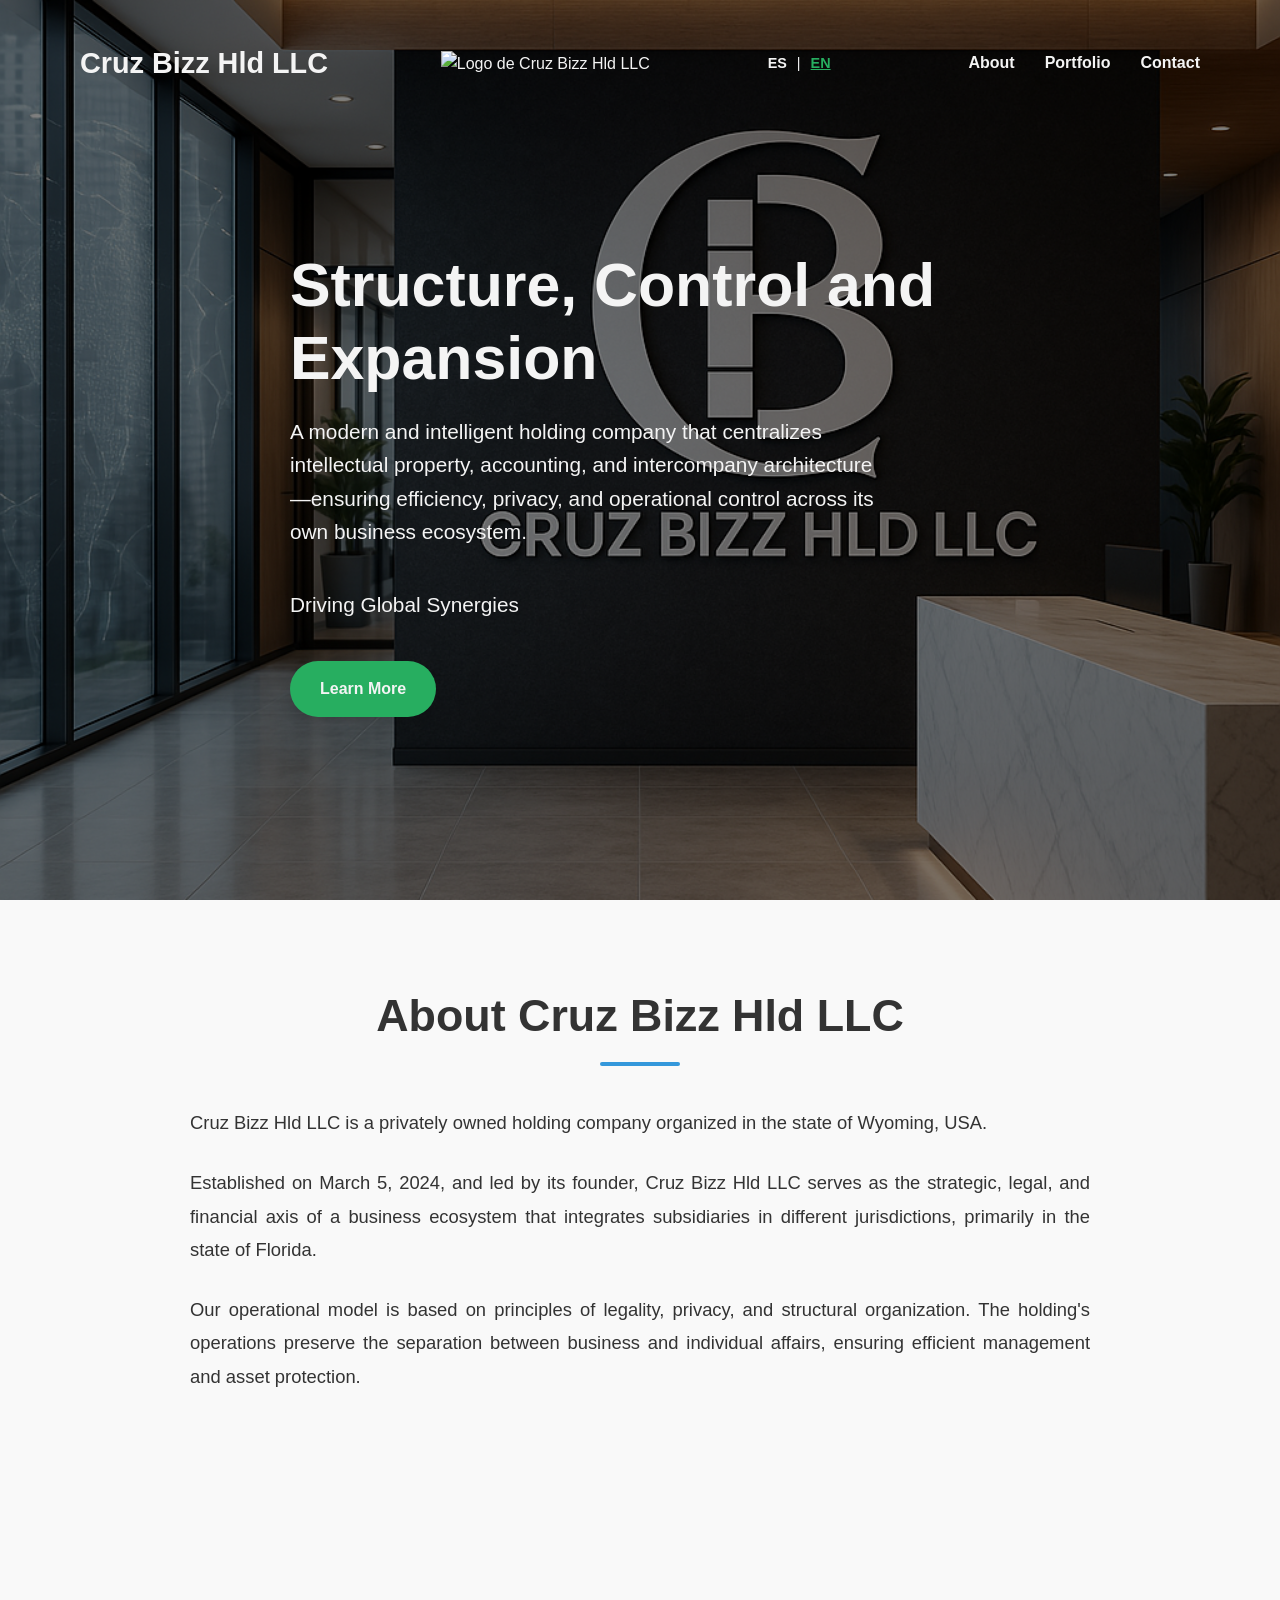
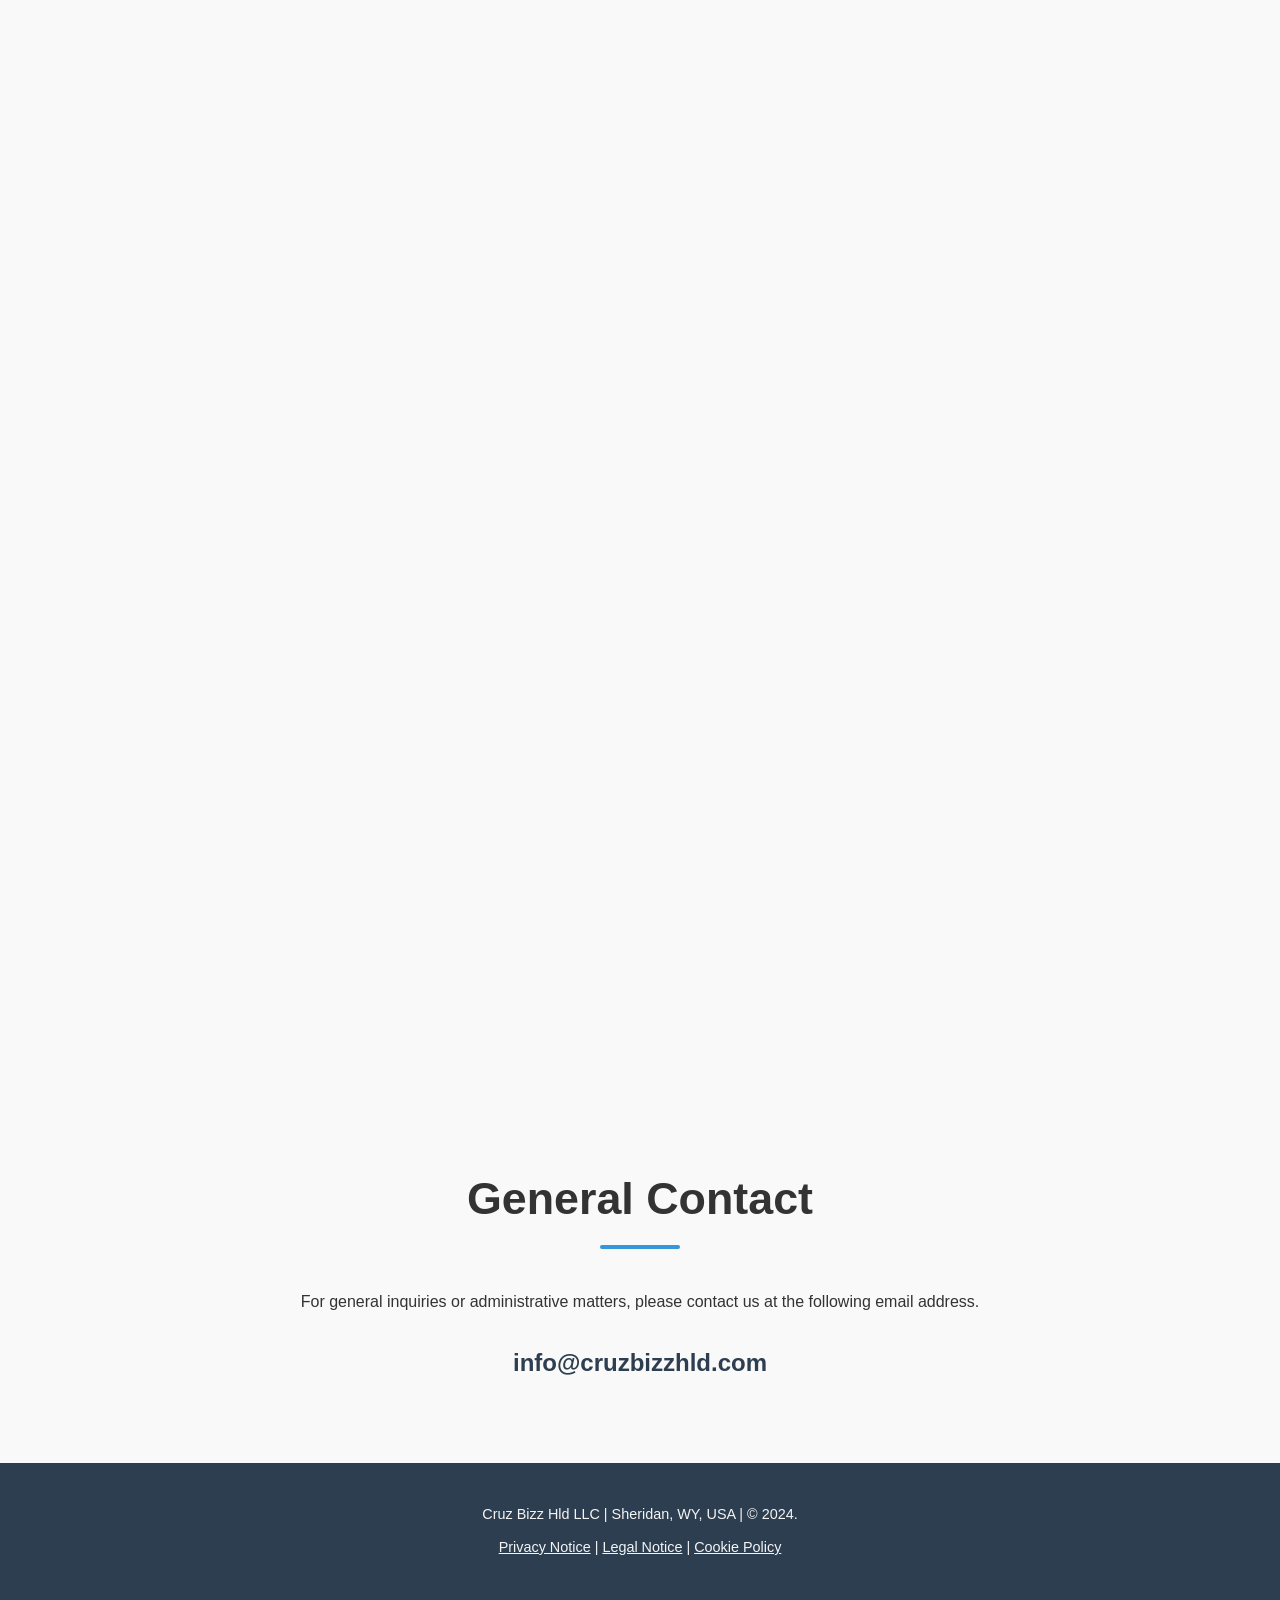
==== commit d6eb37e3: "Add secondary subtitle and footer links" ====
--- a/index.html
+++ b/index.html
@@ -62,6 +62,7 @@
                     accounting, and intercompany architecture—ensuring efficiency, privacy,
                     and operational control across its own business ecosystem.
                 </p>
+                <p class="hero-secondary-subtitle" data-lang-key="hero_secondary_subtitle"></p>
                 <a href="#acerca" class="btn-primary" data-lang-key="hero_button">Conócenos</a>
             </div>
         </div>
@@ -70,7 +71,7 @@
     <!-- Contenido principal de la página -->
     <main>
         <!-- Sección "Acerca de Cruz Bizz Hld LLC" -->
-        <section id="acerca" class="section">
+        <section id="acerca" class="section fade-in">
             <h2 data-lang-key="about_section_title">Acerca de Cruz Bizz Hld LLC</h2>
             <div class="content-wrapper">
                 <p data-lang-key="about_p1">Cruz Bizz Hld LLC es una compañía de cartera (holding) de propiedad privada, organizada en el estado de Wyoming, Estados Unidos.</p>
@@ -80,7 +81,7 @@
         </section>
 
         <!-- Sección "Áreas Estratégicas" (Portafolio) -->
-        <section id="portafolio" class="section bg-gradient">
+        <section id="portafolio" class="section bg-gradient slide-up">
             <h2 data-lang-key="portfolio_section_title">Áreas Estratégicas</h2>
             <div class="services-grid">
                 <div class="service-item">
@@ -115,7 +116,7 @@
         </section>
 
         <!-- Sección "Contacto General" -->
-        <section id="contacto" class="section">
+        <section id="contacto" class="section fade-in">
             <h2 data-lang-key="contact_section_title">Contacto General</h2>
             <p data-lang-key="contact_p1">Para consultas generales o asuntos administrativos, por favor contáctenos a través de la siguiente dirección de correo electrónico.</p>
             <p class="contact-email"><a href="mailto:info@cruzbizzhld.com">info@cruzbizzhld.com</a></p>
@@ -125,7 +126,11 @@
     <!-- Pie de página -->
     <footer>
         <p data-lang-key="footer_copyright">Cruz Bizz Hld LLC | Sheridan, WY, USA | &copy; 2024.</p>
-        <!-- <p class="legal-links"><a href="#" style="color: var(--light-text-color);" data-lang-key="footer_privacy">Política de Privacidad</a></p> -->
+        <p class="legal-links">
+            <a href="#" data-lang-key="footer_privacy">Aviso de Privacidad</a> |
+            <a href="#" data-lang-key="footer_legal">Aviso Legal</a> |
+            <a href="#" data-lang-key="footer_cookies">Política de Cookies</a>
+        </p>
     </footer>
 
     <!-- Botón de "volver arriba" -->
--- a/style.css
+++ b/style.css
@@ -1,15 +1,15 @@
 /* Variables CSS para una gestión más fácil de colores y fuentes */
 :root {
-    --primary-color: #1A202C;       /* Was #2c3e50 (Dark corporate blue) */
-    --secondary-color: #2D3748;     /* Was #3498db (Lighter corporate blue) */
-    --accent-color: #4A90E2;        /* Was #27ae60 (Green) */
-    --text-color: #2D3748;          /* Was #333 */
-    --light-text-color: #F7FAFC;    /* Was #f4f4f4 */
-    --bg-light: #FFFFFF;            /* Was #f9f9f9 */
-    --bg-dark: #1A202C;            /* Was #2c3e50 */
-    --box-shadow-light: 0 4px 8px rgba(0, 0, 0, 0.05); /* Keep as is or adjust if needed */
-    --box-shadow-dark: 0 8px 16px rgba(0, 0, 0, 0.1);  /* Keep as is or adjust if needed */
-    --debug-lang-selector: transparent;
+    --primary-color: #2c3e50; /* Azul oscuro muy corporativo */
+    --secondary-color: #3498db; /* Azul corporativo un poco más claro */
+    --accent-color: #27ae60; /* Un verde sutil para acentos o éxito */
+    --text-color: #333;
+    --light-text-color: #f4f4f4;
+    --bg-light: #f9f9f9;
+    --bg-dark: #2c3e50; /* Mantener el azul oscuro para fondos */
+    --box-shadow-light: 0 4px 8px rgba(0, 0, 0, 0.05); /* Sombras más suaves */
+    --box-shadow-dark: 0 8px 16px rgba(0, 0, 0, 0.1);
+    --debug-lang-selector: transparent; /* rgba(0, 255, 0, 0.2); */
 }
 
 /* Reset básico */
@@ -112,15 +112,11 @@
 .hero-navbar .nav-links a {
     color: var(--light-text-color);
     font-weight: bold;
-    transition: color 0.3s ease, border-bottom-color 0.3s ease; /* Added border-bottom-color transition */
-    position: relative; /* Needed for pseudo-element positioning */
-    padding-bottom: 5px; /* Space for the border */
-    border-bottom: 2px solid transparent; /* Transparent border initially */
+    transition: color 0.3s ease;
 }
 
 .hero-navbar .nav-links a:hover {
-    color: var(--accent-color);
-    border-bottom-color: var(--accent-color); /* Solid border on hover */
+    color: var(--accent-color); /* Cambio de color al pasar el ratón */
 }
 
 /* Bloque central del hero: Título y subtítulo */
@@ -149,6 +145,12 @@
     max-width: 600px; /* Limita el ancho del párrafo */
 }
 
+.hero-secondary-subtitle {
+    font-size: clamp(0.9rem, 2vw + 0.4rem, 1.2rem);
+    margin-bottom: 30px;
+    max-width: 600px;
+}
+
 .btn-primary {
     display: inline-block;
     background: var(--accent-color);
@@ -156,15 +158,13 @@
     padding: 15px 30px;
     border-radius: 50px;
     font-weight: bold;
-    transition: transform 0.3s ease, box-shadow 0.3s ease, background-color 0.3s ease; /* Ensure all properties are transitioned */
-    box-shadow: var(--box-shadow-dark); /* Current: 0 8px 16px rgba(0, 0, 0, 0.1) */
+    transition: all 0.3s ease;
+    box-shadow: var(--box-shadow-dark);
 }
 
 .btn-primary:hover {
     transform: translateY(-3px);
-    box-shadow: 0 6px 12px rgba(0, 0, 0, 0.15); /* Slightly softer/more spread shadow */
-    /* Optionally, slightly darken or lighten the background color on hover */
-    /* background-color: darken(var(--accent-color), 5%); /* Example if using a preprocessor, otherwise specify hex */
+    box-shadow: 0 10px 20px rgba(0, 0, 0, 0.2);
 }
 
 /* --------------------
@@ -317,6 +317,25 @@
 /* --------------------
    Animaciones CSS
    -------------------- */
+@keyframes fadeIn {
+    from { opacity: 0; transform: translateY(40px); }
+    to { opacity: 1; transform: translateY(0); }
+}
+
+@keyframes slideInUp {
+    from { opacity: 0; transform: translateY(80px); }
+    to { opacity: 1; transform: translateY(0); }
+}
+
+/* Clases para aplicar con JavaScript */
+.fade-in.animate {
+    animation: fadeIn 1.2s ease-out forwards;
+}
+
+.slide-up.animate {
+    animation: slideInUp 1.2s ease-out forwards;
+}
+
 @keyframes slideDownMenu {
     from {
         transform: translateY(-100%);
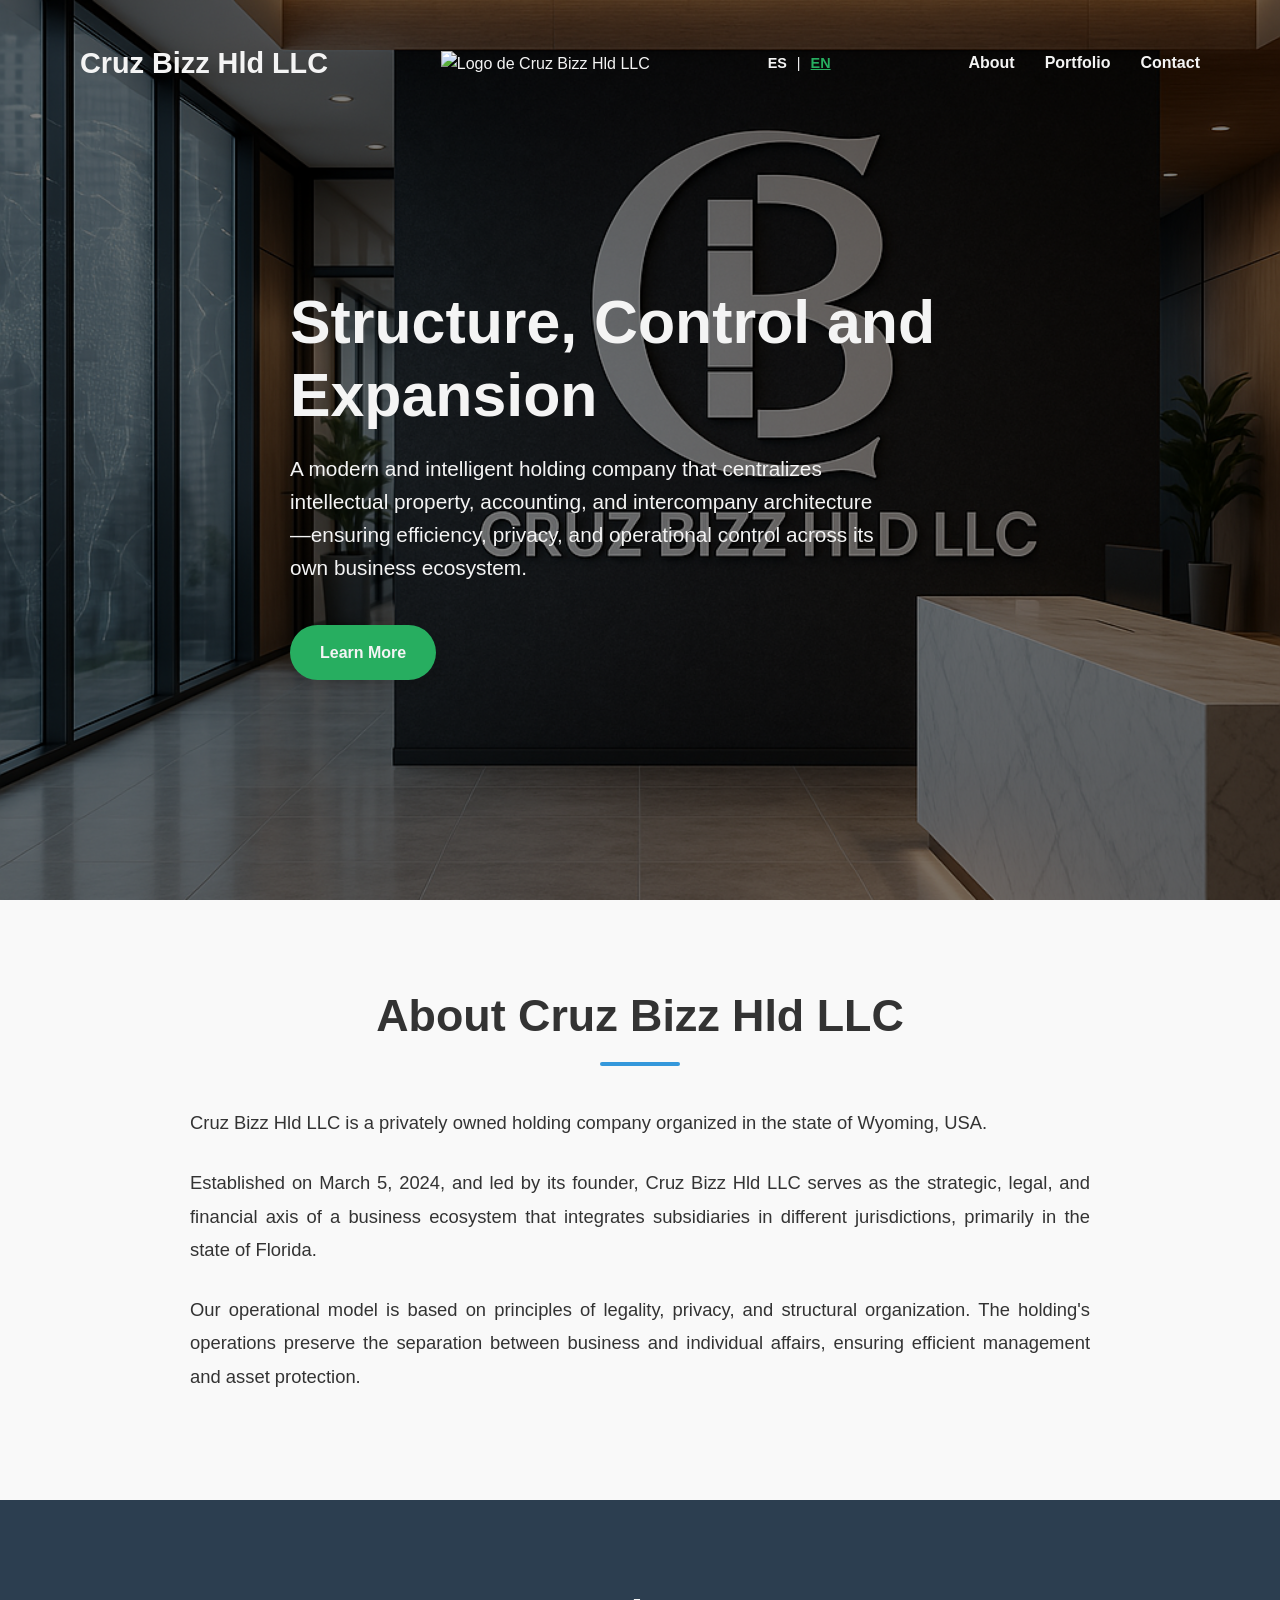
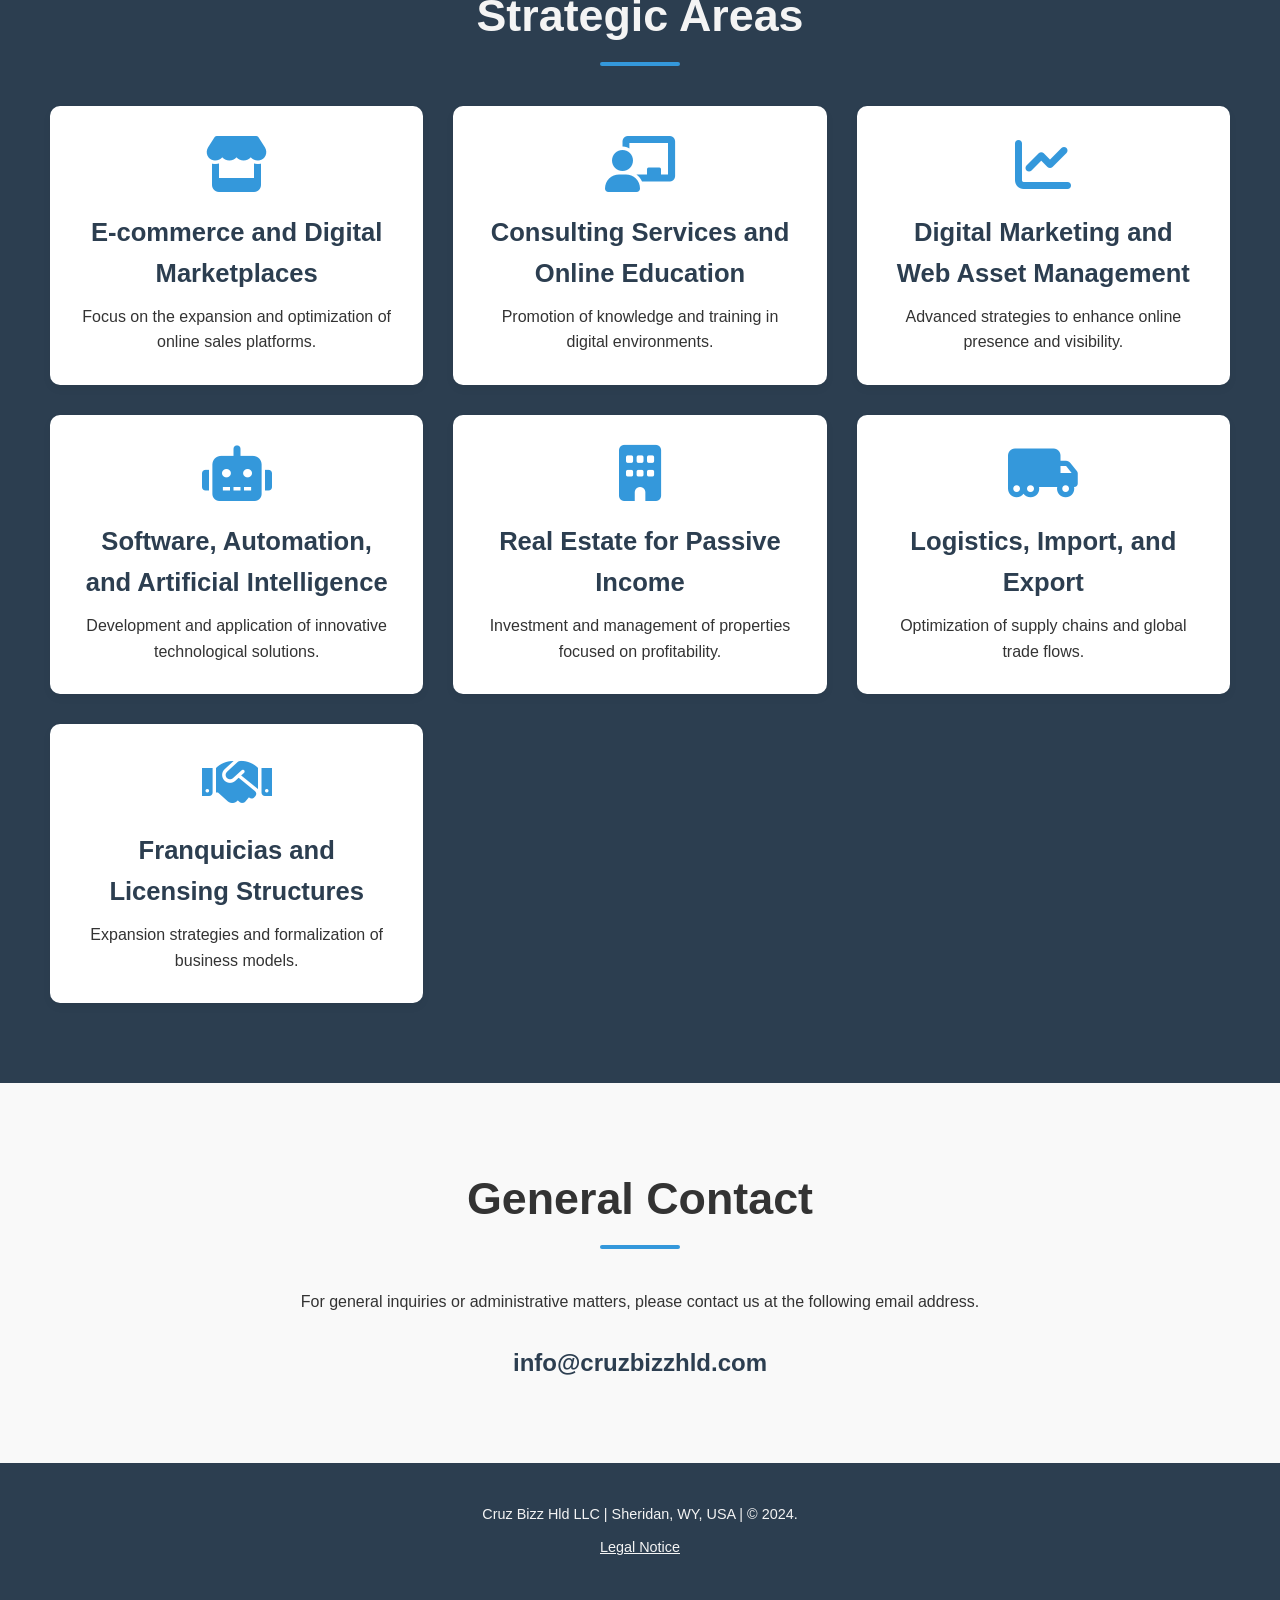
==== commit 512dc706: "Add legal notice page and footer link" ====
--- a/index.html
+++ b/index.html
@@ -62,7 +62,6 @@
                     accounting, and intercompany architecture—ensuring efficiency, privacy,
                     and operational control across its own business ecosystem.
                 </p>
-                <p class="hero-secondary-subtitle" data-lang-key="hero_secondary_subtitle"></p>
                 <a href="#acerca" class="btn-primary" data-lang-key="hero_button">Conócenos</a>
             </div>
         </div>
@@ -126,11 +125,7 @@
     <!-- Pie de página -->
     <footer>
         <p data-lang-key="footer_copyright">Cruz Bizz Hld LLC | Sheridan, WY, USA | &copy; 2024.</p>
-        <p class="legal-links">
-            <a href="#" data-lang-key="footer_privacy">Aviso de Privacidad</a> |
-            <a href="#" data-lang-key="footer_legal">Aviso Legal</a> |
-            <a href="#" data-lang-key="footer_cookies">Política de Cookies</a>
-        </p>
+        <p class="legal-links"><a href="aviso-legal.html" style="color: var(--light-text-color);" data-lang-key="footer_legal">Aviso Legal</a></p>
     </footer>
 
     <!-- Botón de "volver arriba" -->
--- a/style.css
+++ b/style.css
@@ -119,6 +119,25 @@
     color: var(--accent-color); /* Cambio de color al pasar el ratón */
 }
 
+/* Encabezado para páginas secundarias */
+.subpage-header {
+    background: var(--bg-dark);
+    color: var(--light-text-color);
+    padding: 20px 40px;
+    display: flex;
+    justify-content: space-between;
+    align-items: center;
+}
+
+.home-link {
+    color: var(--light-text-color);
+    font-weight: bold;
+}
+
+.home-link:hover {
+    color: var(--accent-color);
+}
+
 /* Bloque central del hero: Título y subtítulo */
 .hero-body {
     flex-grow: 1; /* Permite que este contenedor ocupe el espacio restante */
@@ -143,12 +162,6 @@
     font-size: clamp(1rem, 2.5vw + 0.5rem, 1.3rem);
     margin-bottom: 40px;
     max-width: 600px; /* Limita el ancho del párrafo */
-}
-
-.hero-secondary-subtitle {
-    font-size: clamp(0.9rem, 2vw + 0.4rem, 1.2rem);
-    margin-bottom: 30px;
-    max-width: 600px;
 }
 
 .btn-primary {
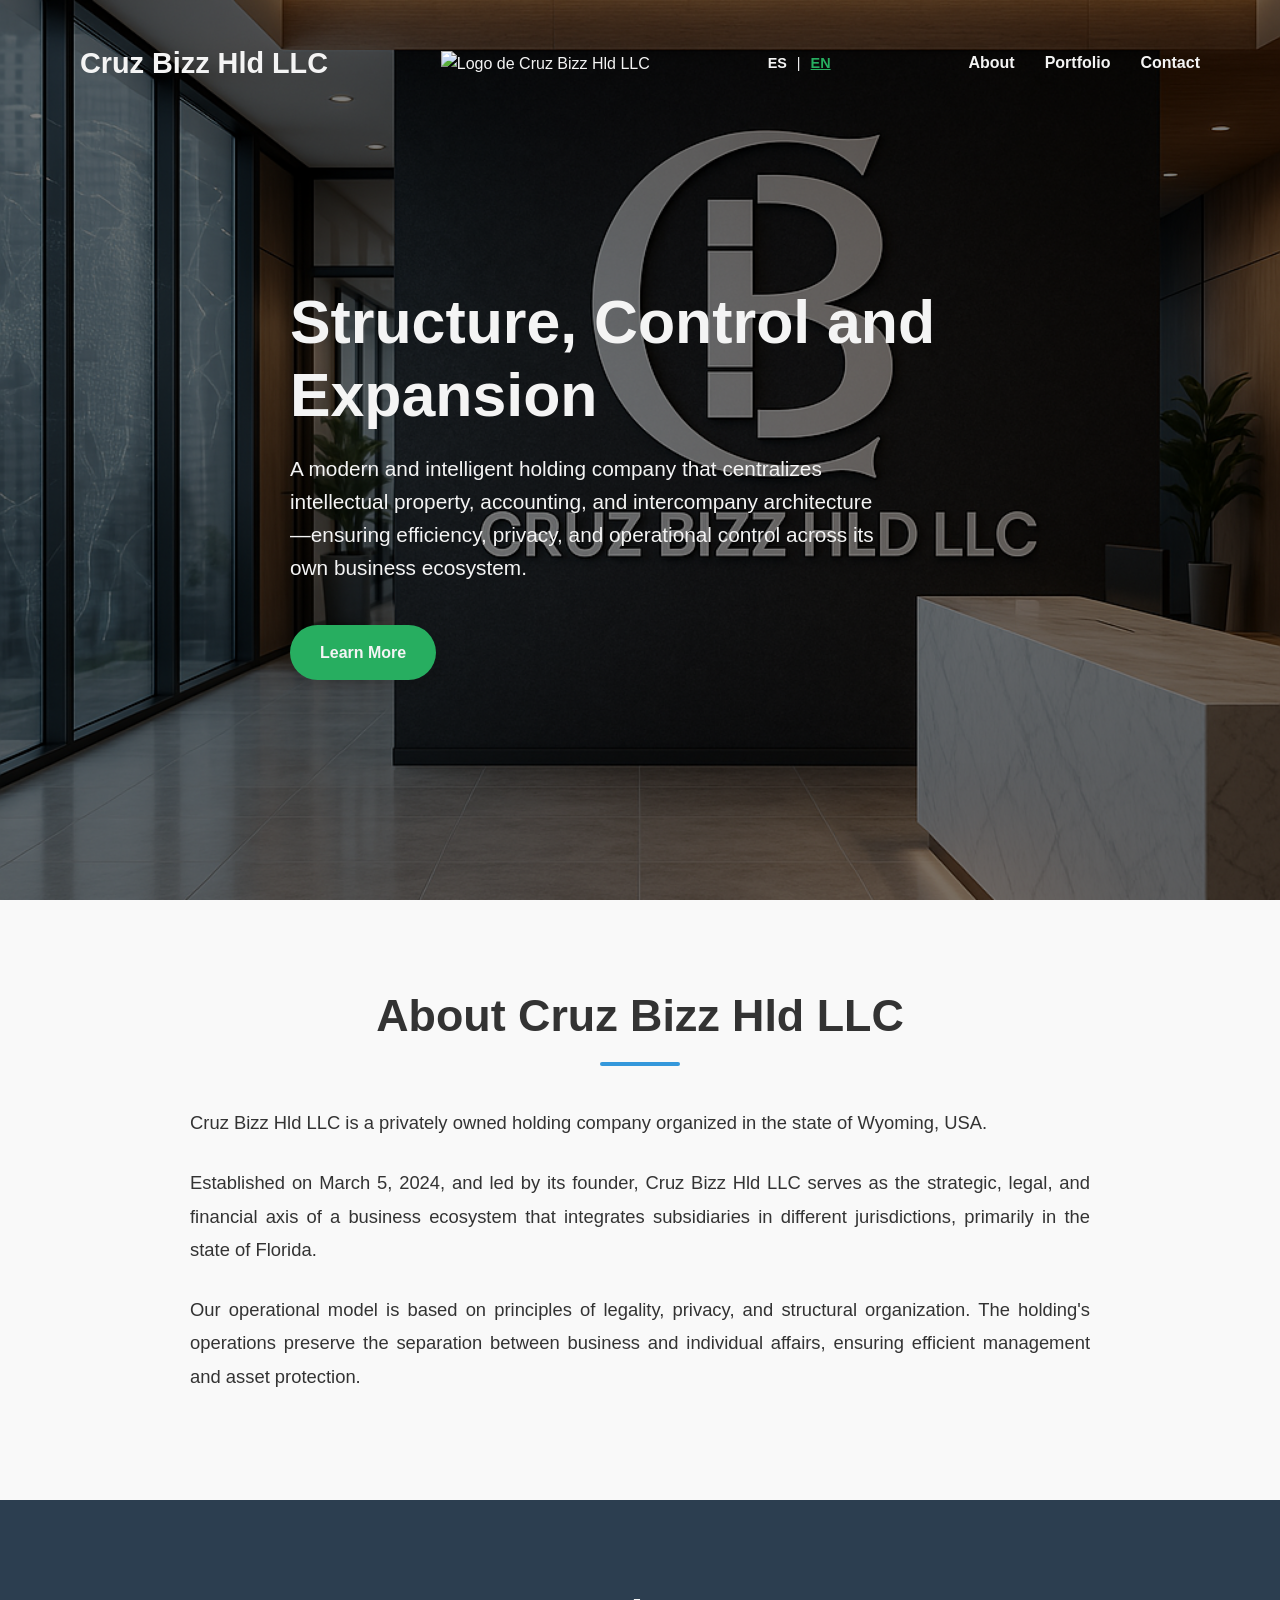
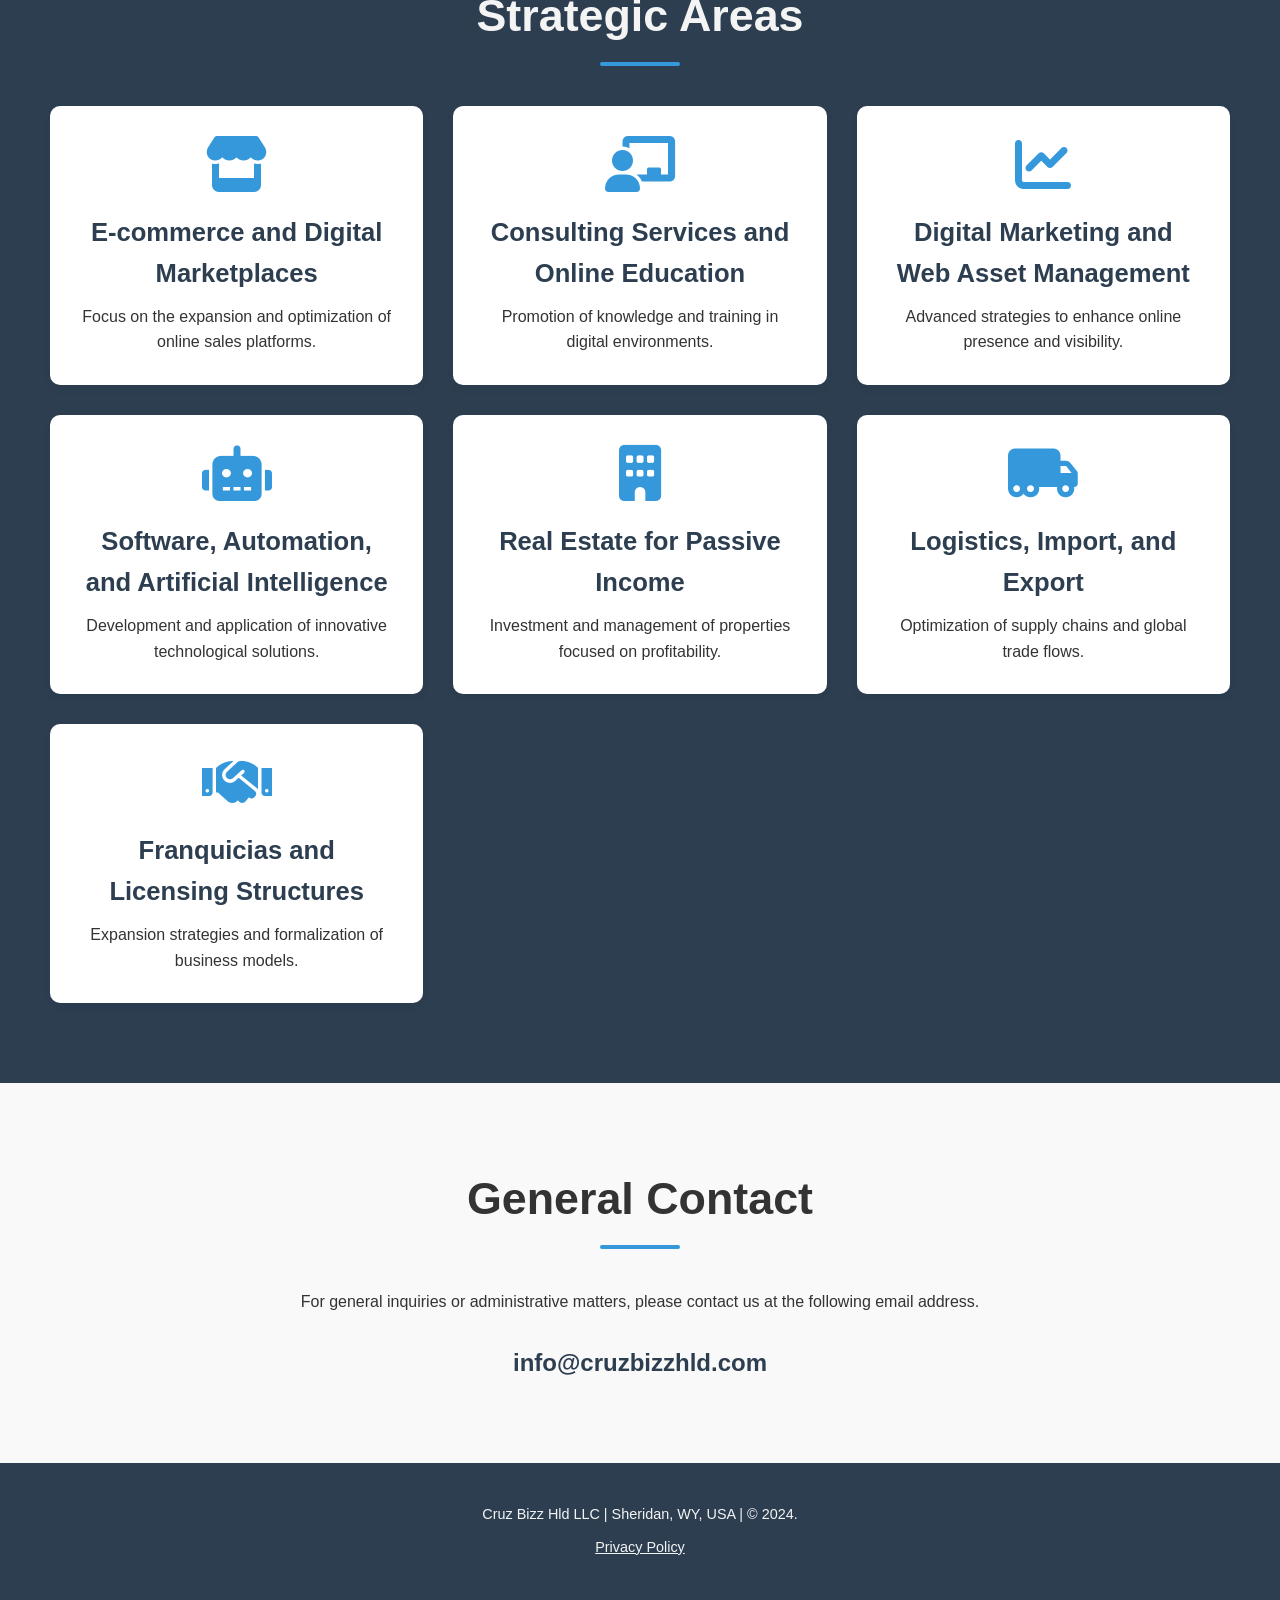
==== commit 7a16839d: "Add bilingual privacy notice page and footer link" ====
--- a/index.html
+++ b/index.html
@@ -125,7 +125,7 @@
     <!-- Pie de página -->
     <footer>
         <p data-lang-key="footer_copyright">Cruz Bizz Hld LLC | Sheridan, WY, USA | &copy; 2024.</p>
-        <p class="legal-links"><a href="aviso-legal.html" style="color: var(--light-text-color);" data-lang-key="footer_legal">Aviso Legal</a></p>
+        <p class="legal-links"><a href="privacy.html" style="color: var(--light-text-color);" data-lang-key="footer_privacy">Política de Privacidad</a></p>
     </footer>
 
     <!-- Botón de "volver arriba" -->
